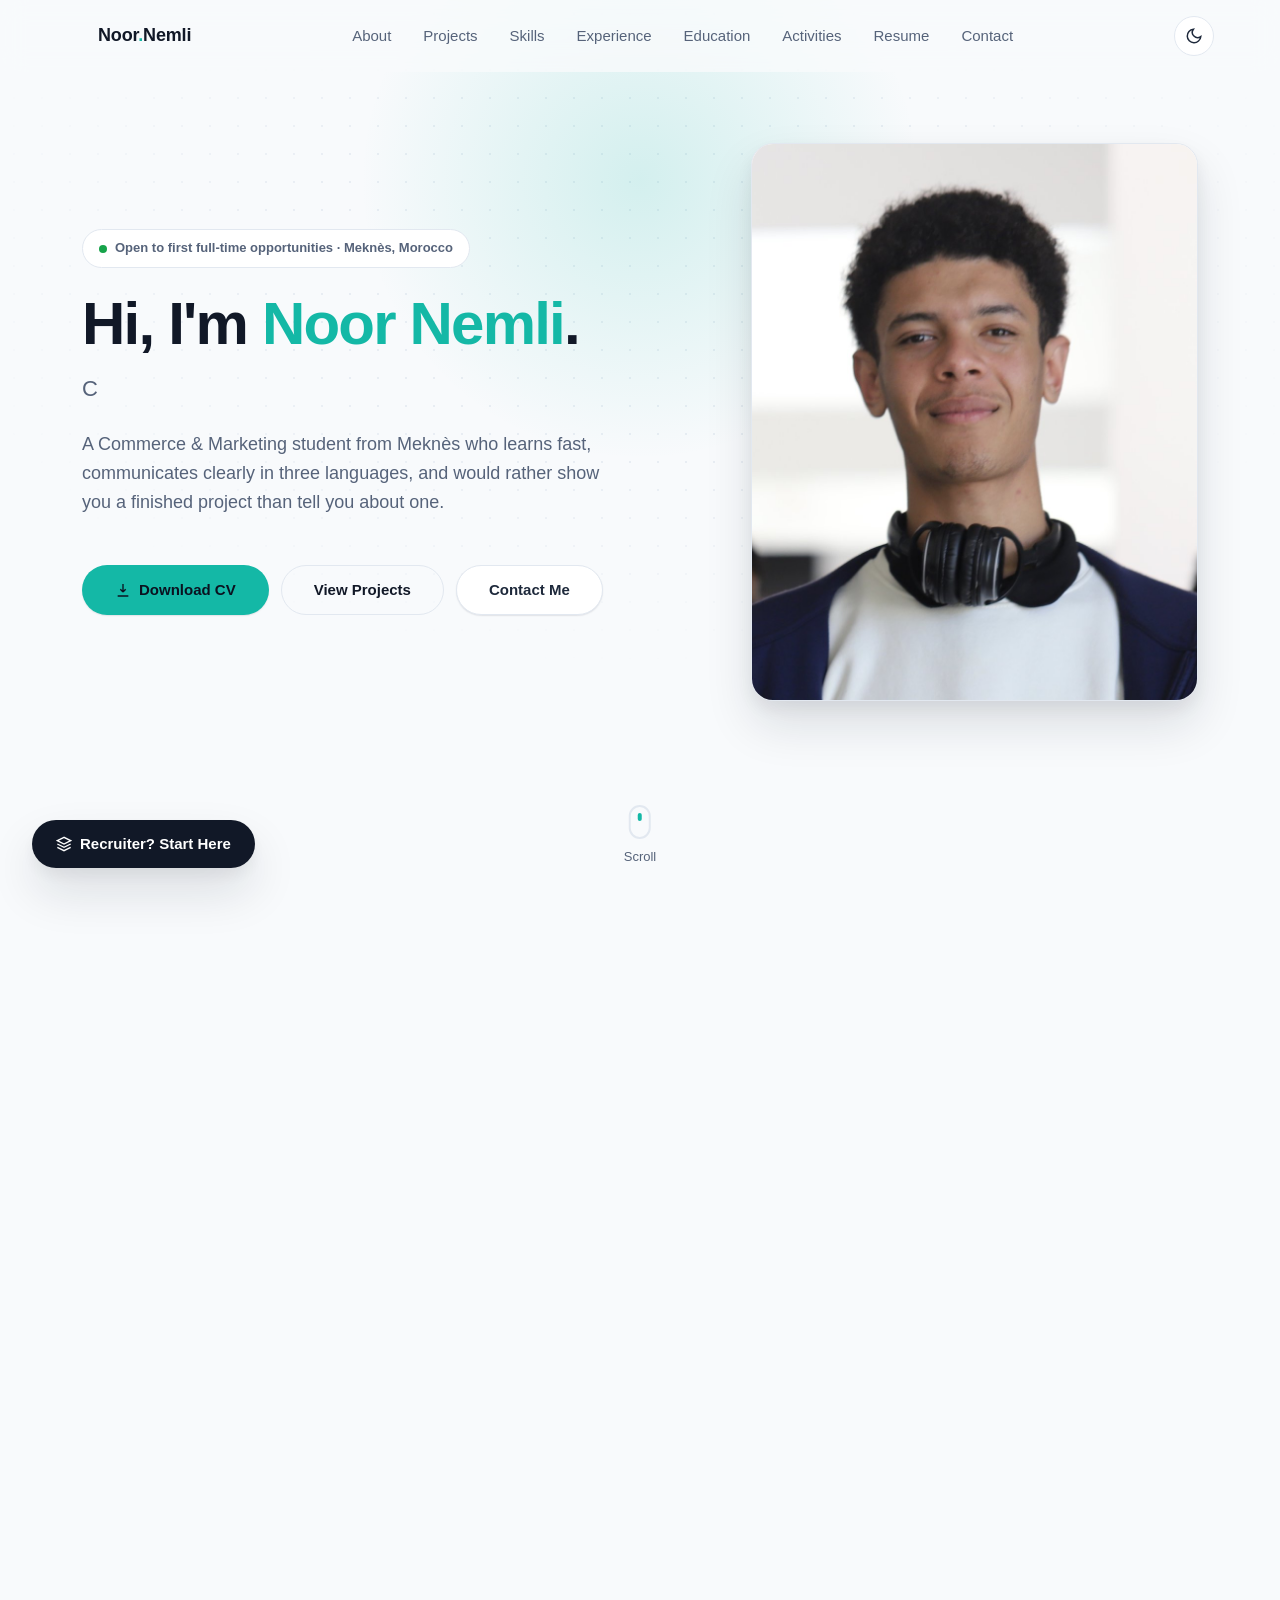
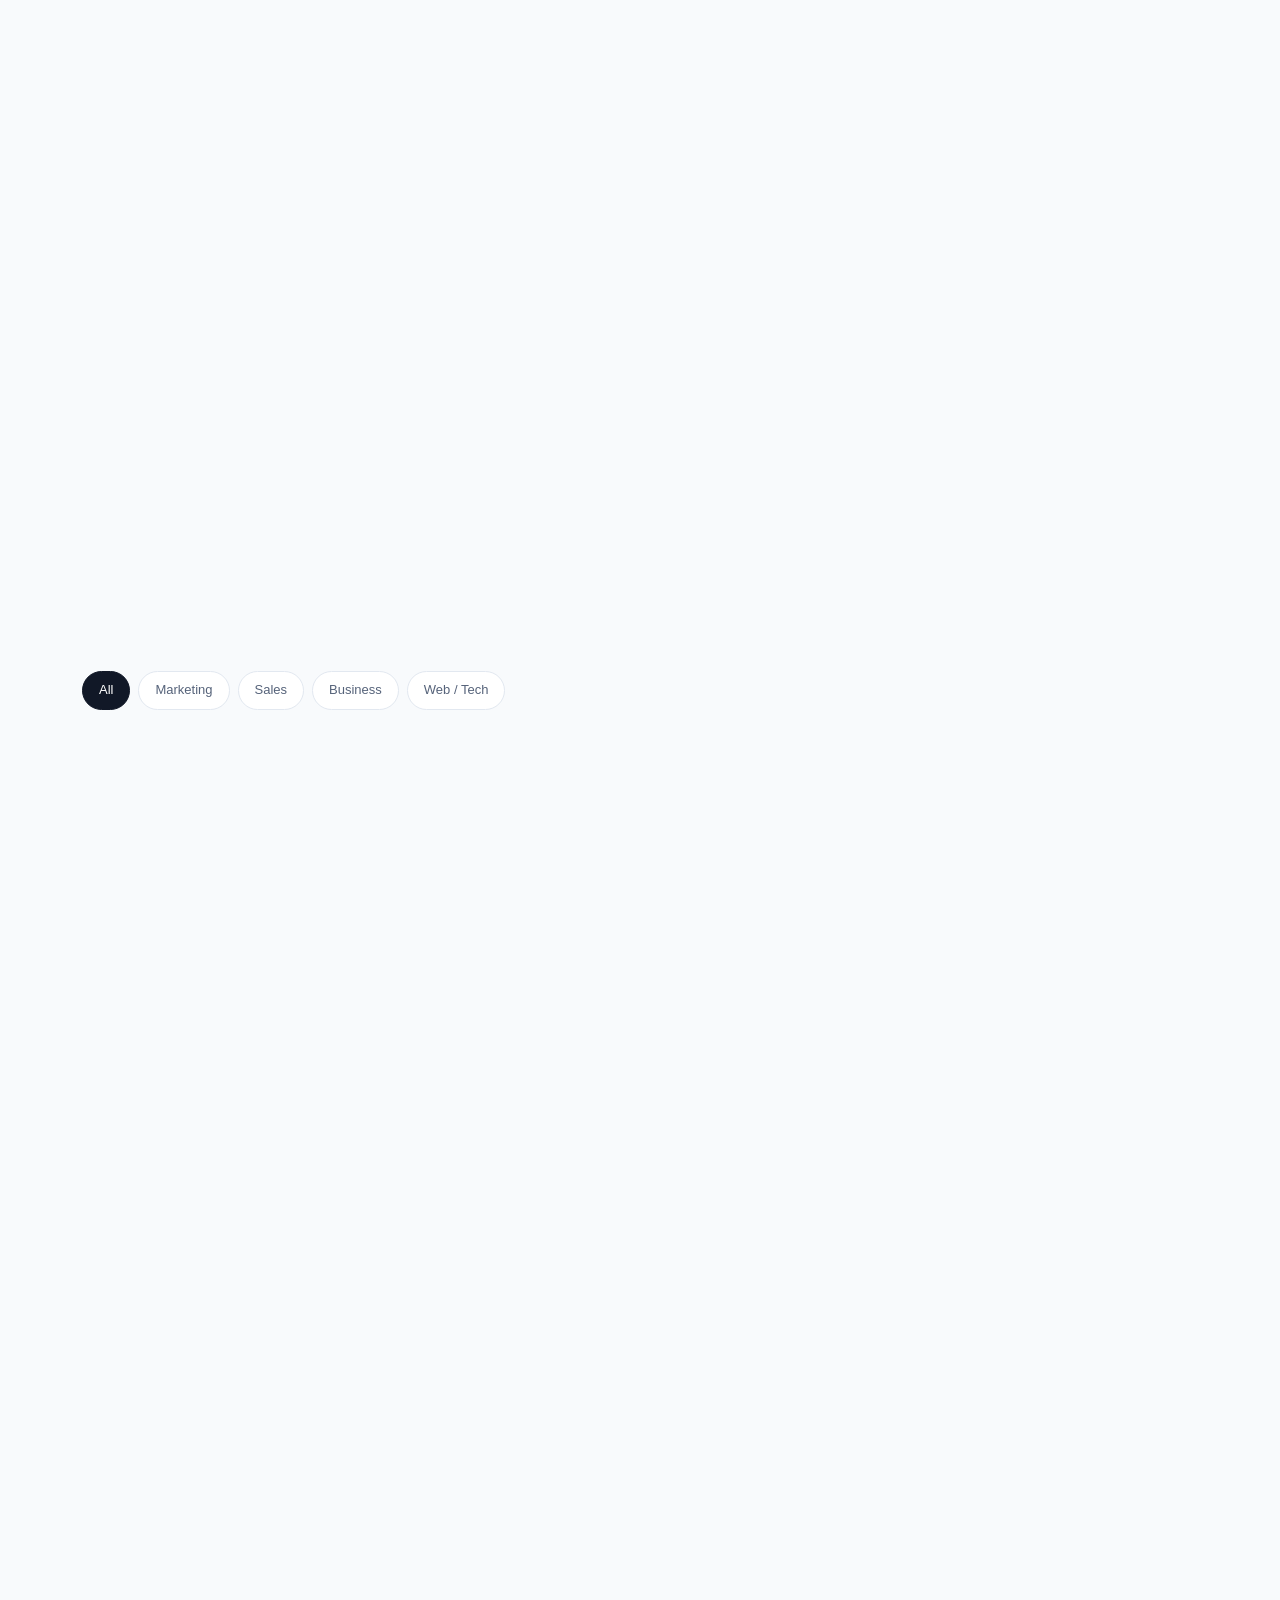
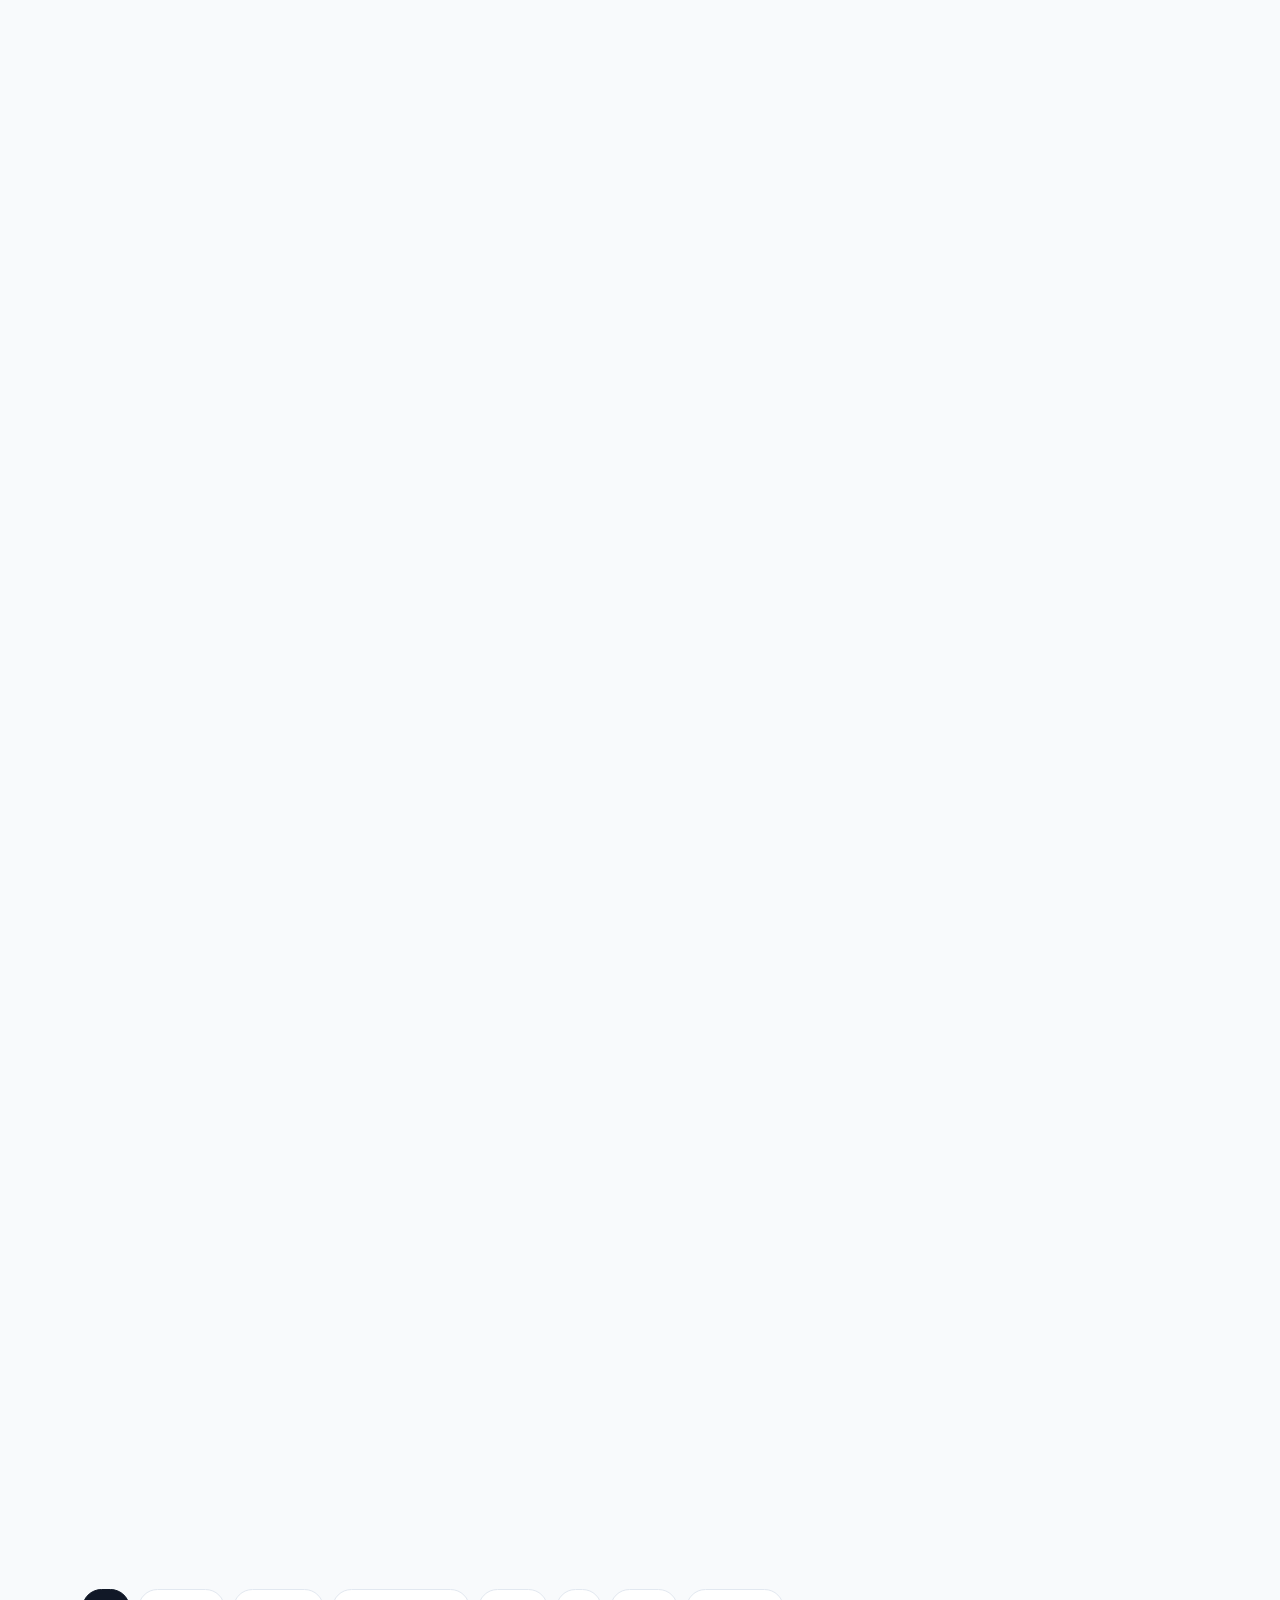
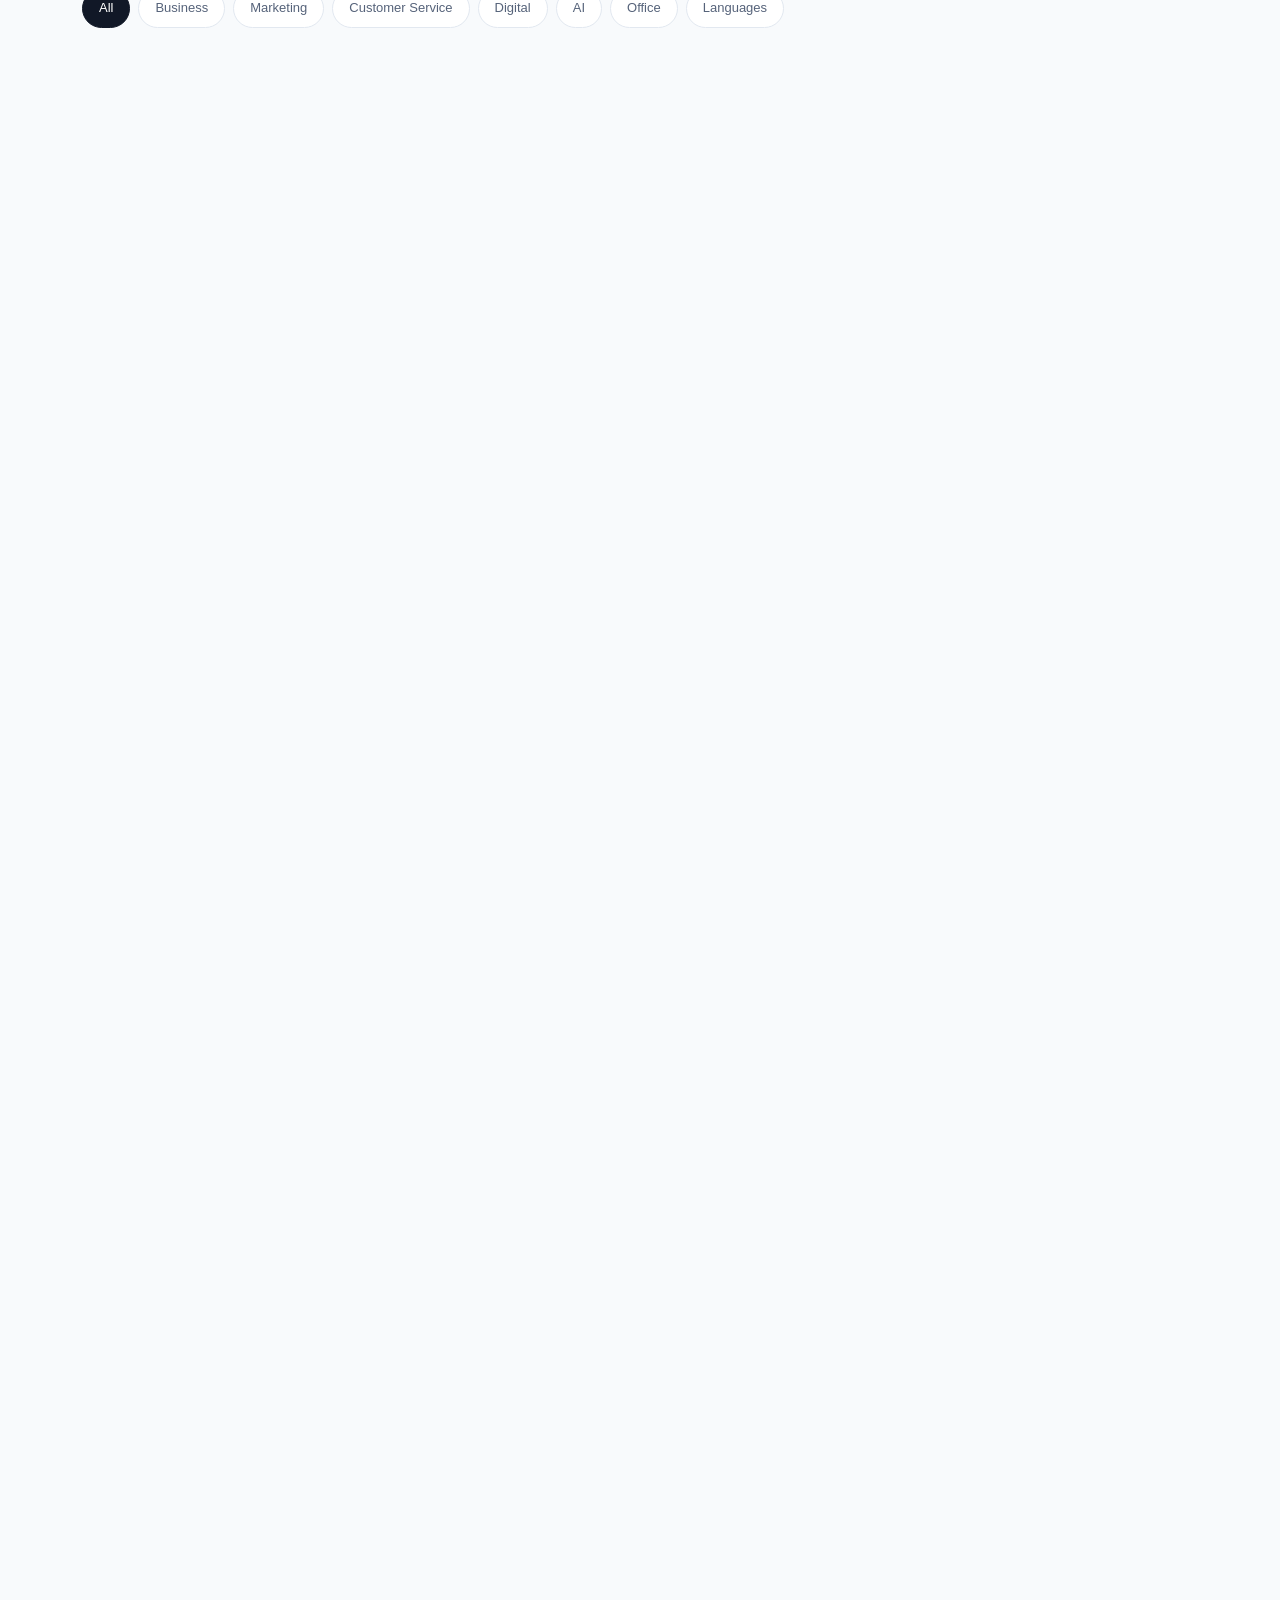
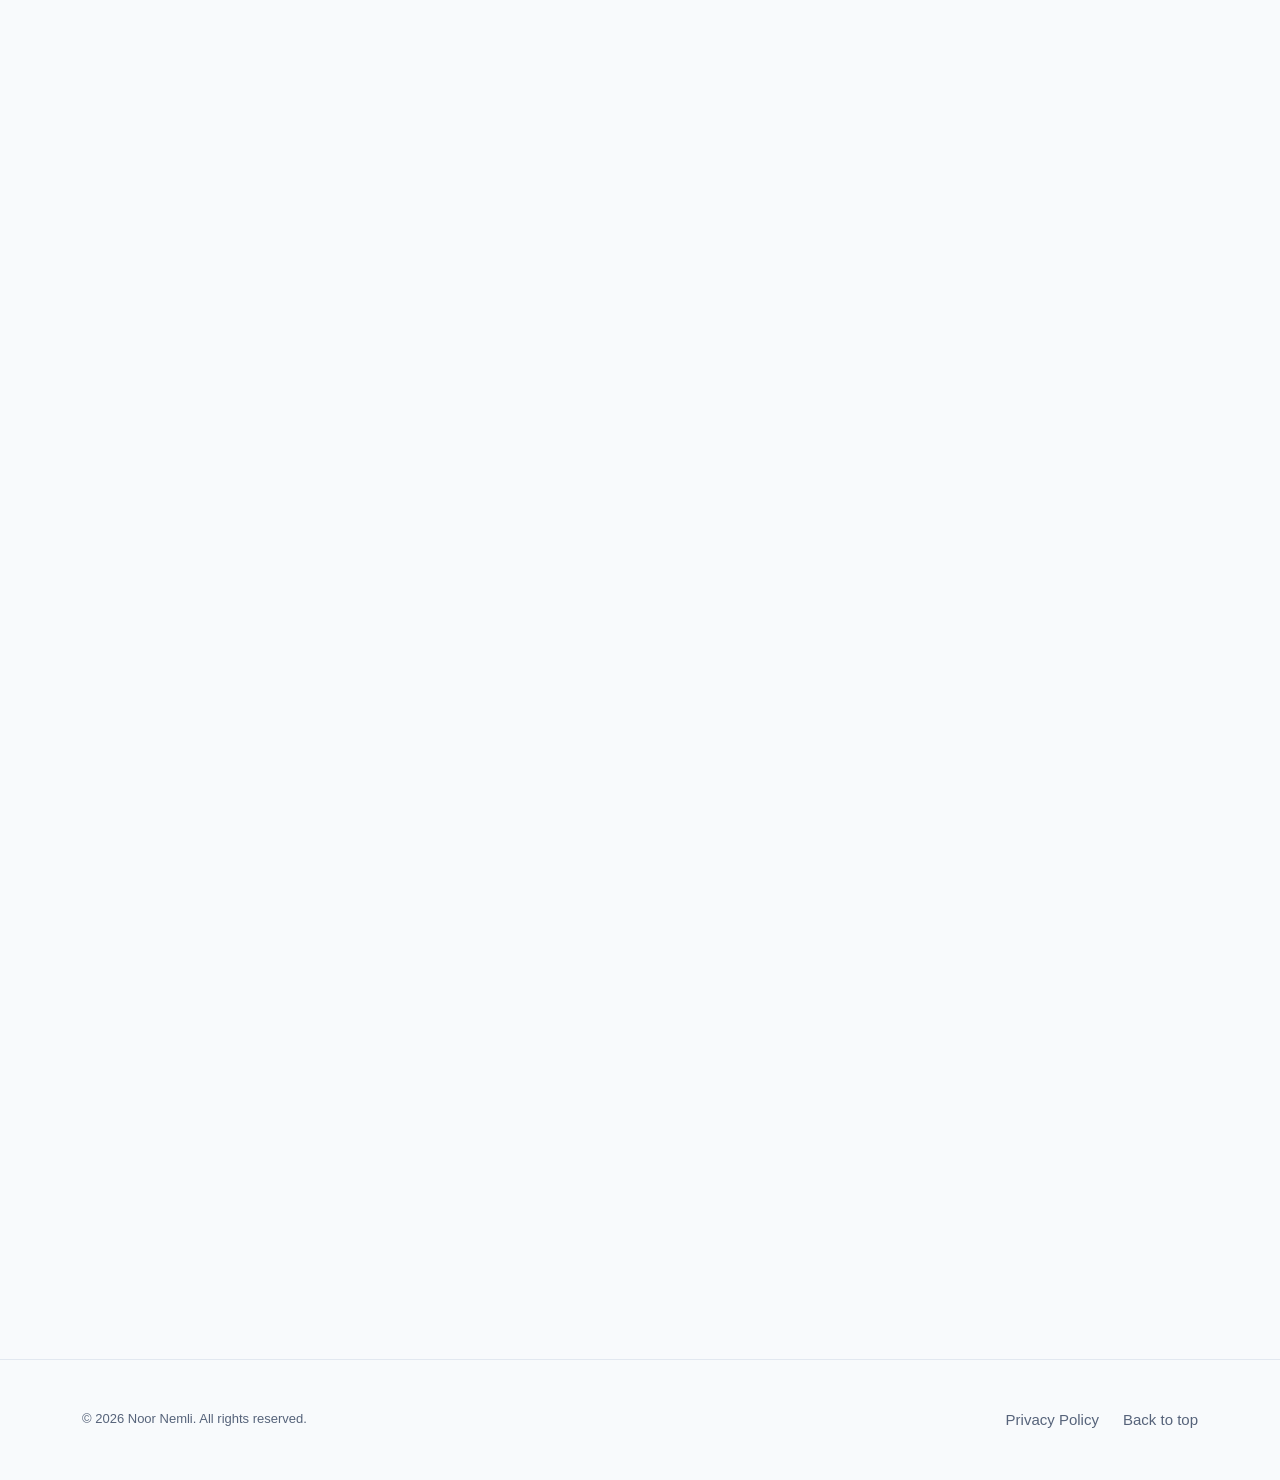
==== index.html @ 776a011b "Initial portfolio commit" ====
<!DOCTYPE html>
<html lang="en">
<head>
  <meta charset="UTF-8" />
  <meta name="viewport" content="width=device-width, initial-scale=1.0" />

  <!-- ============================================================
       SEO — primary metadata
       Replace the placeholder URL(s) below with your real domain
       once the site is deployed.
       ============================================================ -->
  <title>Noor Nemli — Commerce, Marketing & Customer Experience</title>
  <meta name="description" content="Noor Nemli is a Commerce & Marketing student at Université Moulay Ismaïl (Meknès) seeking a first role in Customer Experience, Marketing, or Business Development. View projects, skills, and CV." />
  <meta name="robots" content="index, follow" />
  <link rel="canonical" href="https://noornemli.com/" />

  <!-- Open Graph -->
  <meta property="og:type" content="website" />
  <meta property="og:title" content="Noor Nemli — Commerce, Marketing & Customer Experience" />
  <meta property="og:description" content="Commerce & Marketing student seeking a first role in Customer Experience, Marketing, or Business Development. Projects, skills, and CV inside." />
  <meta property="og:url" content="https://noornemli.com/" />
  <meta property="og:image" content="assets/images/og-cover.jpg" />
  <meta property="og:image:width" content="1200" />
  <meta property="og:image:height" content="630" />
  <meta property="og:locale" content="en_US" />

  <!-- Twitter card -->
  <meta name="twitter:card" content="summary_large_image" />
  <meta name="twitter:title" content="Noor Nemli — Commerce, Marketing & Customer Experience" />
  <meta name="twitter:description" content="Commerce & Marketing student seeking a first role in Customer Experience, Marketing, or Business Development." />
  <meta name="twitter:image" content="assets/images/og-cover.jpg" />

  <!-- Favicon (replace assets/icons/favicon.svg with your own mark) -->
  <link rel="icon" type="image/svg+xml" href="assets/icons/favicon.svg" />
  <link rel="apple-touch-icon" href="assets/icons/apple-touch-icon.png" /> <!-- Add a 180x180 PNG here -->
  <link rel="manifest" href="manifest.json" />
  <meta name="theme-color" content="#111827" />

  <!-- ============================================================
       PERFORMANCE — font loading
       Preconnect + preload the one web font used site-wide (Inter).
       A full system-font fallback stack is defined in variables.css
       so text still renders instantly and correctly if this fails.
       ============================================================ -->
  <link rel="preconnect" href="https://fonts.googleapis.com" />
  <link rel="preconnect" href="https://fonts.gstatic.com" crossorigin />
  <link rel="stylesheet" href="https://fonts.googleapis.com/css2?family=Inter:wght@400;500;600;700&display=swap" />

  <!-- Stylesheets -->
  <link rel="stylesheet" href="css/variables.css" />
  <link rel="stylesheet" href="css/main.css" />
  <link rel="stylesheet" href="css/animations.css" />
  <link rel="stylesheet" href="css/responsive.css" />

  <!-- ============================================================
       SECURITY
       - This meta CSP is a baseline. Meta-tag CSP cannot set every
         directive (e.g. frame-ancestors, report-uri) — for full
         protection, send an equivalent Content-Security-Policy HTTP
         header from your actual hosting/server config.
       - No inline <script> or <style> is used anywhere on this site,
         which is what makes a strict CSP like this possible.
       ============================================================ -->
  <meta http-equiv="Content-Security-Policy" content="default-src 'self'; img-src 'self' data:; style-src 'self' https://fonts.googleapis.com; font-src 'self' https://fonts.gstatic.com; script-src 'self'; frame-src 'self'; base-uri 'self'; form-action 'self' mailto:;" />
  <meta http-equiv="X-Content-Type-Options" content="nosniff" />
  <meta name="referrer" content="strict-origin-when-cross-origin" />

  <!-- Theme must load un-deferred, this early, so dark/light mode is
       applied before first paint (no flash of the wrong theme). -->
  <script src="js/theme.js"></script>

  <!-- ============================================================
       SEO — structured data (Schema.org Person)
       Fill in sameAs with your real LinkedIn/GitHub URLs.
       ============================================================ -->
  <script type="application/ld+json">
  {
    "@context": "https://schema.org",
    "@type": "Person",
    "name": "Noor Nemli",
    "jobTitle": "Commerce & Marketing Student",
    "description": "Commerce & Marketing student seeking a first professional role in Customer Experience, Marketing, or Business Development.",
    "url": "https://noornemli.com/",
    "address": {
      "@type": "PostalAddress",
      "addressLocality": "Meknès",
      "addressCountry": "MA"
    },
    "alumniOf": {
      "@type": "CollegeOrUniversity",
      "name": "Université Moulay Ismaïl"
    },
    "knowsLanguage": ["ar", "en", "fr"],
    "sameAs": [
      "https://www.linkedin.com/in/nour-nemli",
      "https://github.com/Polobyhhh"
    ]
  }
  </script>
</head>
<body>
  <!-- Skip link: first focusable element, only visible on focus -->
  <a class="skip-link" href="#main">Skip to content</a>

  <!-- ================================================================
       HEADER / NAVIGATION
       ================================================================ -->
  <header class="site-header">
    <div class="container nav-wrap">
      <a href="#home" class="logo">Noor<span>.</span>Nemli</a>

      <nav class="nav-links" id="nav-links" aria-label="Primary">
        <a href="#about">About</a>
        <a href="#projects">Projects</a>
        <a href="#skills">Skills</a>
        <a href="#experience">Experience</a>
        <a href="#education">Education</a>
        <a href="#activities">Activities</a>
        <a href="#resume">Resume</a>
        <a href="#contact">Contact</a>
      </nav>

      <div class="nav-actions">
        <button class="theme-toggle" type="button" aria-label="Switch to dark mode">
          <svg class="icon-moon" viewBox="0 0 24 24" fill="none" stroke="currentColor" stroke-width="2" aria-hidden="true"><path d="M21 12.79A9 9 0 1 1 11.21 3 7 7 0 0 0 21 12.79Z"/></svg>
          <svg class="icon-sun" viewBox="0 0 24 24" fill="none" stroke="currentColor" stroke-width="2" aria-hidden="true"><circle cx="12" cy="12" r="4"/><path d="M12 2v2M12 20v2M4.93 4.93l1.41 1.41M17.66 17.66l1.41 1.41M2 12h2M20 12h2M6.34 17.66l-1.41 1.41M19.07 4.93l-1.41 1.41"/></svg>
        </button>
        <button class="menu-toggle" type="button" aria-label="Open menu" aria-expanded="false" aria-controls="nav-links">
          <svg viewBox="0 0 24 24" fill="none" stroke="currentColor" stroke-width="2" aria-hidden="true"><path d="M4 6h16M4 12h16M4 18h16"/></svg>
        </button>
      </div>
    </div>
  </header>

  <main id="main">

    <!-- ================================================================
         HOME / HERO
         ================================================================ -->
    <section id="home" class="hero" aria-label="Introduction">
      <div class="hero__glow" aria-hidden="true"></div>
      <div class="container hero__inner">
        <div>
          <span class="hero__eyebrow"><span class="dot" aria-hidden="true"></span> Open to first full-time opportunities · Meknès, Morocco</span>

          <h1 class="hero__title">
            Hi, I'm <span class="accent">Noor Nemli</span>.
          </h1>

          <p class="hero__role">
            <span data-typing-target='["Customer Experience", "Marketing", "Business Development"]'>Customer Experience</span>
          </p>

          <p class="hero__summary">
            A Commerce &amp; Marketing student from Meknès who learns fast, communicates clearly in three languages, and would rather show you a finished project than tell you about one.
          </p>

          <div class="hero__actions">
            <a class="btn btn-primary" href="assets/resume/Noor_Nemli_CV_General.pdf" download>
              <svg width="16" height="16" viewBox="0 0 24 24" fill="none" stroke="currentColor" stroke-width="2" aria-hidden="true"><path d="M12 3v12m0 0 4-4m-4 4-4-4M4 21h16"/></svg>
              Download CV
            </a>
            <a class="btn btn-secondary" href="#projects">View Projects</a>
            <a class="btn btn-ghost" href="#contact">Contact Me</a>
          </div>
        </div>

        <div class="hero__portrait">
          <img src="assets/images/profile.jpg" alt="Portrait of Noor Nemli" />
        </div>
      </div>

      <a href="#about" class="scroll-indicator" aria-label="Scroll to About section">
        <span class="wheel" aria-hidden="true"></span>
        Scroll
      </a>
    </section>

    <!-- ================================================================
         ABOUT
         ================================================================ -->
    <section id="about" aria-labelledby="about-title">
      <div class="container">
        <div class="section-head" data-reveal>
          <span class="section-eyebrow">About</span>
          <h2 class="section-title" id="about-title">Who I am and what I'm looking for</h2>
        </div>

        <div class="about__grid">
          <div class="about__bio" data-reveal data-reveal-group="about">
            <p>
              I'm a Commerce &amp; Marketing student at Université Moulay Ismaïl in Meknès, currently preparing to
              enter the job market. My coursework spans consumer behaviour, relationship marketing &amp; CRM,
              digital marketing, and entrepreneurship — and I like turning that theory into something concrete,
              whether that's an interactive study tool or a full business model canvas.
            </p>
            <p>
              I'm looking for a first full-time role — ideally in Customer Experience, Marketing, Business
              Development, or Administration — where I can put structured training to immediate use and build
              real professional habits from day one. I'm equally comfortable in French (strong written, developing
              spoken fluency) and English (fluent, spoken and written), and I bring the same discipline from five
              years on a basketball court to how I approach deadlines and teamwork.
            </p>
            <p>
              <!-- Replace/extend this paragraph as your story develops -->
              What I bring without years of experience: curiosity, follow-through, and a genuine comfort with
              digital and AI tools that most first-time candidates haven't yet developed.
            </p>
          </div>

          <div class="value-list" data-reveal data-reveal-group="about">
            <div class="value-card">
              <h3>Customer-first mindset</h3>
              <p>I default to understanding the person on the other side of the conversation before proposing a solution.</p>
            </div>
            <div class="value-card">
              <h3>Fast, structured learner</h3>
              <p>I pick up new tools and processes quickly, and I document what I learn so it compounds.</p>
            </div>
            <div class="value-card">
              <h3>Bilingual communicator</h3>
              <p>Fluent in English (oral &amp; written); strong written French with spoken French actively improving.</p>
            </div>
          </div>
        </div>

        <div class="stat-row" data-reveal>
          <div class="stat-card">
            <div class="num"><span data-counter data-target="3">0</span></div>
            <div class="label">Languages spoken</div>
          </div>
          <div class="stat-card">
            <div class="num"><span data-counter data-target="7">0</span></div>
            <div class="label">Projects showcased</div>
          </div>
          <div class="stat-card">
            <div class="num"><span data-counter data-target="2">0</span></div>
            <div class="label">Active communities</div>
          </div>
        </div>
      </div>
    </section>

    <!-- ================================================================
         PROJECTS
         ================================================================ -->
    <section id="projects" aria-labelledby="projects-title">
      <div class="container">
        <div class="section-head" data-reveal>
          <span class="section-eyebrow">Projects</span>
          <h2 class="section-title" id="projects-title">Things I've actually built</h2>
          <p class="section-lede">Real coursework and personal projects — no filler, no invented internships.</p>
        </div>

        <div class="skills-filter" data-filter-group="#projects-grid" role="group" aria-label="Filter projects by category">
          <button class="chip is-active" data-filter="all" aria-pressed="true">All</button>
          <button class="chip" data-filter="Marketing" aria-pressed="false">Marketing</button>
          <button class="chip" data-filter="Sales" aria-pressed="false">Sales</button>
          <button class="chip" data-filter="Business" aria-pressed="false">Business</button>
          <button class="chip" data-filter="Web/Tech" aria-pressed="false">Web / Tech</button>
        </div>

        <div class="projects-grid" id="projects-grid">

          <!-- Reserved: the Interactive Consumer Behaviour Study Tool project is being
               reorganized — add it back here once it's ready. -->

          <article class="project-card" data-category="Marketing" data-reveal data-reveal-group="projects">
            <div class="project-card__media gallery count-2">
              <img src="assets/images/projects/luxury-marketing-title.jpg" alt="Title slide of the Marketing de Luxe presentation" />
              <img src="assets/images/projects/luxury-marketing-goals.jpg" alt="Presentation goals slide: understanding luxury, exclusivity and rarity mechanisms" />
            </div>
            <div class="project-card__body">
              <span class="project-card__tag">Marketing · Marketing de base (S4)</span>
              <h3 class="project-card__title">Marketing de Luxe</h3>
              <p class="project-card__desc">
                A team presentation on luxury brand marketing. I introduced the topic — defining what luxury
                actually means and what gives it value — before the team covered exclusivity and rarity
                mechanisms in the sector.
              </p>
              <ul class="tag-list">
                <li>Canva</li><li>Team project</li><li>Brand positioning</li>
              </ul>
              <div class="project-card__links">
                <a href="https://canva.link/34qt8pxzpgg725o" target="_blank" rel="noopener noreferrer">
                  <svg viewBox="0 0 24 24" fill="none" stroke="currentColor" stroke-width="2"><path d="M18 13v6a2 2 0 0 1-2 2H5a2 2 0 0 1-2-2V8a2 2 0 0 1 2-2h6"/><path d="M15 3h6v6"/><path d="M10 14 21 3"/></svg> View full presentation
                </a>
              </div>
            </div>
          </article>

          <article class="project-card" data-category="Marketing" data-reveal data-reveal-group="projects">
            <div class="project-card__media gallery count-3">
              <img src="assets/images/projects/nike-you-cant-stop-us.jpg" alt="Nike You Can't Stop Us campaign slide" />
              <img src="assets/images/projects/nike-just-do-it.jpg" alt="History of the Just Do It slogan slide" />
              <img src="assets/images/projects/nike-message.jpg" alt="Nike brand message slide: empowerment, inclusion, dépassement" />
            </div>
            <div class="project-card__body">
              <span class="project-card__tag">Marketing · Marketing opérationnel (S5)</span>
              <h3 class="project-card__title">La Communication dans les Techniques de Vente — Nike Case Study</h3>
              <p class="project-card__desc">
                A 6-person team case study on Nike's brand communication. I presented the "You Can't Stop Us"
                campaign, the consistency of Nike's overall communication, and the controversies and limits
                of its messaging.
              </p>
              <ul class="tag-list">
                <li>Canva</li><li>Team of 6</li><li>Brand communication</li>
              </ul>
              <div class="project-card__links">
                <a href="https://canva.link/n8dazugyiyvr6ou" target="_blank" rel="noopener noreferrer">
                  <svg viewBox="0 0 24 24" fill="none" stroke="currentColor" stroke-width="2"><path d="M18 13v6a2 2 0 0 1-2 2H5a2 2 0 0 1-2-2V8a2 2 0 0 1 2-2h6"/><path d="M15 3h6v6"/><path d="M10 14 21 3"/></svg> View full presentation
                </a>
              </div>
            </div>
          </article>

          <article class="project-card" data-category="Sales" data-reveal data-reveal-group="projects">
            <div class="project-card__media">
              <img src="assets/images/projects/sales-engineering-title.jpg" alt="Title slide of L'Ingénierie de la Vente presentation" />
            </div>
            <div class="project-card__body">
              <span class="project-card__tag">Sales · Techniques de vente (S6)</span>
              <h3 class="project-card__title">L'Ingénierie de la Vente</h3>
              <p class="project-card__desc">
                My first individual project, done solo end-to-end: a breakdown of the three pillars that condition
                commercial success — Prospection, Préparation, and Prise de Contact — applied to an e-commerce
                case study selling handmade products online.
              </p>
              <ul class="tag-list">
                <li>Individual project</li><li>Sales funnel logic</li><li>Client profiling</li>
              </ul>
              <div class="project-card__links">
                <a href="https://canva.link/0s3cw3nte054vrl" target="_blank" rel="noopener noreferrer">
                  <svg viewBox="0 0 24 24" fill="none" stroke="currentColor" stroke-width="2"><path d="M18 13v6a2 2 0 0 1-2 2H5a2 2 0 0 1-2-2V8a2 2 0 0 1 2-2h6"/><path d="M15 3h6v6"/><path d="M10 14 21 3"/></svg> View full presentation
                </a>
                <a href="assets/documents/Sales_Engineering_Blueprint.pdf" download>
                  <svg viewBox="0 0 24 24" fill="none" stroke="currentColor" stroke-width="2"><path d="M12 3v12m0 0 4-4m-4 4-4-4M4 21h16"/></svg> Download PDF
                </a>
              </div>
            </div>
          </article>

          <article class="project-card" data-category="Sales" data-reveal data-reveal-group="projects">
            <div class="project-card__media">
              <img src="assets/images/projects/closing-title.jpg" alt="Title slide of Conclusion de vente, prise de congé et suivi presentation" />
            </div>
            <div class="project-card__body">
              <span class="project-card__tag">Sales · Techniques de vente (S6)</span>
              <h3 class="project-card__title">Conclusion de Vente, Prise de Congé et Suivi</h3>
              <p class="project-card__desc">
                A team project (Closing Crew) covering how a sale actually ends: closing the deal, taking leave of
                the client, and following up afterward. My part was <strong>la prise de congé</strong> — how to
                end the interaction on the right note.
              </p>
              <ul class="tag-list">
                <li>Canva</li><li>Team project</li><li>Client follow-up</li>
              </ul>
              <div class="project-card__links">
                <a href="https://canva.link/wutk6s4rlf7bker" target="_blank" rel="noopener noreferrer">
                  <svg viewBox="0 0 24 24" fill="none" stroke="currentColor" stroke-width="2"><path d="M18 13v6a2 2 0 0 1-2 2H5a2 2 0 0 1-2-2V8a2 2 0 0 1 2-2h6"/><path d="M15 3h6v6"/><path d="M10 14 21 3"/></svg> View full presentation
                </a>
              </div>
            </div>
          </article>

          <article class="project-card" data-category="Business" data-reveal data-reveal-group="projects">
            <div class="project-card__media">
              <svg viewBox="0 0 24 24" fill="none" stroke="currentColor" stroke-width="1.5" aria-hidden="true"><path d="M3 3v18h18"/><path d="m19 9-5 5-4-4-3 3"/></svg>
            </div>
            <div class="project-card__body">
              <span class="project-card__tag">Business · Entrepreneurship</span>
              <h3 class="project-card__title">Business Model Canvas — Artisan Marketplace Concept</h3>
              <p class="project-card__desc">
                An entrepreneurship project applying the Business Model Canvas to a concept for a digital platform
                connecting Moroccan pottery artisans directly with buyers.
              </p>
              <ul class="tag-list">
                <li>Business Model Canvas</li><li>Market research</li><li>Value proposition design</li>
              </ul>
              <div class="project-card__links">
                <a href="#"><svg viewBox="0 0 24 24" fill="none" stroke="currentColor" stroke-width="2"><path d="M12 3v12m0 0 4-4m-4 4-4-4M4 21h16"/></svg> Download (placeholder)</a>
              </div>
            </div>
          </article>

          <article class="project-card" data-category="Marketing" data-reveal data-reveal-group="projects">
            <div class="project-card__media">
              <svg viewBox="0 0 24 24" fill="none" stroke="currentColor" stroke-width="1.5" aria-hidden="true"><path d="M3 3v18h18"/><rect x="7" y="12" width="3" height="6"/><rect x="12" y="8" width="3" height="10"/><rect x="17" y="5" width="3" height="13"/></svg>
            </div>
            <div class="project-card__body">
              <span class="project-card__tag">Marketing · Case Analysis</span>
              <h3 class="project-card__title">Digital Marketing Case Simulations</h3>
              <p class="project-card__desc">
                Two exam case simulations for fictional Moroccan brands, practicing CPA, ROI, and budget
                reallocation decisions anchored in the case data rather than generic theory.
              </p>
              <ul class="tag-list">
                <li>CPA / ROI</li><li>Budget modeling</li><li>Case analysis</li>
              </ul>
              <div class="project-card__links">
                <a href="#"><svg viewBox="0 0 24 24" fill="none" stroke="currentColor" stroke-width="2"><path d="M12 3v12m0 0 4-4m-4 4-4-4M4 21h16"/></svg> Download (placeholder)</a>
              </div>
            </div>
          </article>

          <article class="project-card" data-category="Web/Tech" data-reveal data-reveal-group="projects">
            <div class="project-card__media">
              <svg viewBox="0 0 24 24" fill="none" stroke="currentColor" stroke-width="1.5" aria-hidden="true"><path d="m18 16 4-4-4-4M6 8l-4 4 4 4M14.5 4l-5 16"/></svg>
            </div>
            <div class="project-card__body">
              <span class="project-card__tag">Web / Tech · This Site</span>
              <h3 class="project-card__title">This Portfolio Website</h3>
              <p class="project-card__desc">
                A fast, accessible, single site built to represent my profile across Customer Experience,
                Marketing, Retail, and Administration applications — no page builder, hand-written HTML/CSS/JS.
              </p>
              <ul class="tag-list">
                <li>HTML/CSS/JS</li><li>Accessibility</li><li>SEO fundamentals</li>
              </ul>
              <div class="project-card__links">
                <a href="#"><svg viewBox="0 0 24 24" fill="none" stroke="currentColor" stroke-width="2"><path d="M9 18c-4.51 2-5-2-7-2"/></svg> GitHub (placeholder)</a>
              </div>
            </div>
          </article>

        </div>
      </div>
    </section>

    <!-- ================================================================
         SKILLS
         ================================================================ -->
    <section id="skills" aria-labelledby="skills-title">
      <div class="container">
        <div class="section-head" data-reveal>
          <span class="section-eyebrow">Skills</span>
          <h2 class="section-title" id="skills-title">What I can do</h2>
        </div>

        <div class="skills-filter" data-filter-group="#skills-grid" role="group" aria-label="Filter skills by category">
          <button class="chip is-active" data-filter="all" aria-pressed="true">All</button>
          <button class="chip" data-filter="Business" aria-pressed="false">Business</button>
          <button class="chip" data-filter="Marketing" aria-pressed="false">Marketing</button>
          <button class="chip" data-filter="Customer Service" aria-pressed="false">Customer Service</button>
          <button class="chip" data-filter="Digital" aria-pressed="false">Digital</button>
          <button class="chip" data-filter="AI" aria-pressed="false">AI</button>
          <button class="chip" data-filter="Office" aria-pressed="false">Office</button>
          <button class="chip" data-filter="Languages" aria-pressed="false">Languages</button>
        </div>

        <div class="skills-grid" id="skills-grid">

          <div class="skill-card" data-category="Business" data-reveal data-reveal-group="skills">
            <div class="icon"><svg viewBox="0 0 24 24" fill="none" stroke="currentColor" stroke-width="2"><path d="M3 3v18h18"/><path d="m19 9-5 5-4-4-3 3"/></svg></div>
            <h3>Business Modeling</h3>
            <p>Business Model Canvas, value proposition design, market segmentation.</p>
          </div>
          <div class="skill-card" data-category="Business" data-reveal data-reveal-group="skills">
            <div class="icon"><svg viewBox="0 0 24 24" fill="none" stroke="currentColor" stroke-width="2"><circle cx="12" cy="12" r="9"/><path d="M12 7v5l3 3"/></svg></div>
            <h3>CRM &amp; Relationship Marketing</h3>
            <p>Customer lifetime value, loyalty mechanics, and the shift from transactional to relational marketing.</p>
          </div>

          <div class="skill-card" data-category="Marketing" data-reveal data-reveal-group="skills">
            <div class="icon"><svg viewBox="0 0 24 24" fill="none" stroke="currentColor" stroke-width="2"><path d="M3 3v18h18"/><rect x="7" y="12" width="3" height="6"/><rect x="12" y="8" width="3" height="10"/><rect x="17" y="5" width="3" height="13"/></svg></div>
            <h3>Digital Marketing Fundamentals</h3>
            <p>Campaign structure, CPA/ROI calculation, and budget reallocation logic.</p>
          </div>
          <div class="skill-card" data-category="Marketing" data-reveal data-reveal-group="skills">
            <div class="icon"><svg viewBox="0 0 24 24" fill="none" stroke="currentColor" stroke-width="2"><path d="M4 19V5a2 2 0 0 1 2-2h9l5 5v11a2 2 0 0 1-2 2H6a2 2 0 0 1-2-2Z"/><path d="M14 3v5h5"/></svg></div>
            <h3>Case Analysis</h3>
            <p>Turning case data into grounded recommendations instead of generic theory.</p>
          </div>

          <div class="skill-card" data-category="Customer Service" data-reveal data-reveal-group="skills">
            <div class="icon"><svg viewBox="0 0 24 24" fill="none" stroke="currentColor" stroke-width="2"><path d="M21 15a2 2 0 0 1-2 2H7l-4 4V5a2 2 0 0 1 2-2h14a2 2 0 0 1 2 2z"/></svg></div>
            <h3>Client Communication</h3>
            <p>Clear, professional communication tuned to the person on the other side.</p>
          </div>
          <div class="skill-card" data-category="Customer Service" data-reveal data-reveal-group="skills">
            <div class="icon"><svg viewBox="0 0 24 24" fill="none" stroke="currentColor" stroke-width="2"><path d="M12 22s8-4.5 8-11V5l-8-3-8 3v6c0 6.5 8 11 8 11Z"/></svg></div>
            <h3>Active Listening &amp; Problem-Solving</h3>
            <p>Identifying the real need behind a request before proposing a fix.</p>
          </div>

          <div class="skill-card" data-category="Digital" data-reveal data-reveal-group="skills">
            <div class="icon"><svg viewBox="0 0 24 24" fill="none" stroke="currentColor" stroke-width="2"><rect x="3" y="3" width="7" height="7"/><rect x="14" y="3" width="7" height="7"/><rect x="14" y="14" width="7" height="7"/><rect x="3" y="14" width="7" height="7"/></svg></div>
            <h3>Canva &amp; Visual Design</h3>
            <p>Building clean, on-brand visual assets and presentations.</p>
          </div>
          <div class="skill-card" data-category="Digital" data-reveal data-reveal-group="skills">
            <div class="icon"><svg viewBox="0 0 24 24" fill="none" stroke="currentColor" stroke-width="2"><circle cx="11" cy="11" r="7"/><path d="m20 20-3.5-3.5"/></svg></div>
            <h3>Web Research</h3>
            <p>Fast, structured research to inform decisions and recommendations.</p>
          </div>

          <div class="skill-card" data-category="AI" data-reveal data-reveal-group="skills">
            <div class="icon"><svg viewBox="0 0 24 24" fill="none" stroke="currentColor" stroke-width="2"><path d="M12 2a5 5 0 0 0-5 5v2a5 5 0 0 0 10 0V7a5 5 0 0 0-5-5Z"/><path d="M8 21h8M12 17v4"/></svg></div>
            <h3>AI-Assisted Prompting</h3>
            <p>Structuring prompts for ChatGPT and Claude to speed up research, writing, and problem-solving.</p>
          </div>

          <div class="skill-card" data-category="Office" data-reveal data-reveal-group="skills">
            <div class="icon"><svg viewBox="0 0 24 24" fill="none" stroke="currentColor" stroke-width="2"><rect x="3" y="4" width="18" height="16" rx="2"/><path d="M3 9h18"/></svg></div>
            <h3>Microsoft Office</h3>
            <p>Word, Excel, and PowerPoint for documents, basic analysis, and presentations.</p>
          </div>
          <div class="skill-card" data-category="Office" data-reveal data-reveal-group="skills">
            <div class="icon"><svg viewBox="0 0 24 24" fill="none" stroke="currentColor" stroke-width="2"><path d="M22 12A10 10 0 1 1 12 2a8 8 0 0 1 8 8h-8"/></svg></div>
            <h3>Google Workspace</h3>
            <p>Docs, Sheets, and Slides for day-to-day collaborative work.</p>
          </div>

          <div class="skill-card" data-category="Languages" data-reveal data-reveal-group="skills">
            <div class="icon"><svg viewBox="0 0 24 24" fill="none" stroke="currentColor" stroke-width="2"><path d="m5 8 6 6M4 14l6-6 2-3M2 5h12M7 2h1M22 22l-5-10-5 10M14 18h6"/></svg></div>
            <h3>Arabic</h3>
            <p>Native language.</p>
          </div>
          <div class="skill-card" data-category="Languages" data-reveal data-reveal-group="skills">
            <div class="icon"><svg viewBox="0 0 24 24" fill="none" stroke="currentColor" stroke-width="2"><path d="m5 8 6 6M4 14l6-6 2-3M2 5h12M7 2h1M22 22l-5-10-5 10M14 18h6"/></svg></div>
            <h3>English</h3>
            <p>Fluent — oral and written.</p>
          </div>
          <div class="skill-card" data-category="Languages" data-reveal data-reveal-group="skills">
            <div class="icon"><svg viewBox="0 0 24 24" fill="none" stroke="currentColor" stroke-width="2"><path d="m5 8 6 6M4 14l6-6 2-3M2 5h12M7 2h1M22 22l-5-10-5 10M14 18h6"/></svg></div>
            <h3>French</h3>
            <p>Fluent written; intermediate oral, actively improving.</p>
          </div>

        </div>
      </div>
    </section>

    <!-- ================================================================
         EXPERIENCE
         ================================================================ -->
    <section id="experience" aria-labelledby="experience-title">
      <div class="container two-col">
        <div>
          <div class="section-head" data-reveal>
            <span class="section-eyebrow">Experience</span>
            <h2 class="section-title" id="experience-title">Where I've put this into practice</h2>
            <p class="section-lede">University projects, workshops, and extracurricular activities so far — my first professional role will anchor this timeline next.</p>
          </div>
        </div>

        <ol class="timeline" data-reveal>
          <li class="timeline-item">
            <div class="timeline-item__period">Ongoing</div>
            <h3 class="timeline-item__title">Active Member — English Club</h3>
            <div class="timeline-item__org">Université Moulay Ismaïl</div>
            <p class="timeline-item__desc">Regular practice of professional spoken English through debates, presentations, and role-play scenarios.</p>
          </li>
          <li class="timeline-item">
            <div class="timeline-item__period">Ongoing</div>
            <h3 class="timeline-item__title">Member — Basketball Club</h3>
            <div class="timeline-item__org">University team</div>
            <p class="timeline-item__desc">Team discipline, communication under pressure, and consistency — skills that carry directly into a professional environment.</p>
          </li>
          <li class="timeline-item">
            <div class="timeline-item__period">Completed</div>
            <h3 class="timeline-item__title">Photography Workshop</h3>
            <div class="timeline-item__org">University workshop</div>
            <p class="timeline-item__desc">Visual composition and attention to detail — useful groundwork for marketing and content-facing work.</p>
          </li>
          <li class="timeline-item">
            <div class="timeline-item__period">Next</div>
            <h3 class="timeline-item__title"><!-- Replace once you land your first role --> Your first professional role</h3>
            <div class="timeline-item__org">Placeholder — update once confirmed</div>
            <p class="timeline-item__desc">This is where your first internship or job will appear.</p>
          </li>
        </ol>
      </div>
    </section>

    <!-- ================================================================
         EDUCATION
         ================================================================ -->
    <section id="education" aria-labelledby="education-title">
      <div class="container two-col">
        <div>
          <div class="section-head" data-reveal>
            <span class="section-eyebrow">Education</span>
            <h2 class="section-title" id="education-title">Academic background</h2>
          </div>
        </div>

        <ol class="timeline" data-reveal>
          <li class="timeline-item">
            <div class="timeline-item__period">In progress</div>
            <h3 class="timeline-item__title">Licence en Commerce et Marketing</h3>
            <div class="timeline-item__org">Université Moulay Ismaïl, Meknès</div>
            <p class="timeline-item__desc">
              Relevant coursework: Digital Marketing, Consumer Behaviour, Relationship Marketing &amp; CRM,
              Sales Techniques, Entrepreneurship.
            </p>
          </li>
          <li class="timeline-item">
            <div class="timeline-item__period">Placeholder</div>
            <h3 class="timeline-item__title"><!-- Add real academic achievements here (honors, notable grades, competitions) --> Academic achievements</h3>
            <div class="timeline-item__org">Add as they're confirmed</div>
            <p class="timeline-item__desc">Reserved for honors, notable results, or competitions once confirmed.</p>
          </li>
        </ol>
      </div>
    </section>

    <!-- ================================================================
         ACTIVITIES
         ================================================================ -->
    <section id="activities" aria-labelledby="activities-title">
      <div class="container">
        <div class="section-head" data-reveal>
          <span class="section-eyebrow">Activities</span>
          <h2 class="section-title" id="activities-title">Outside the classroom</h2>
        </div>

        <div class="activities-grid" data-reveal>
          <div class="activity-card">
            <div class="icon"><svg viewBox="0 0 24 24" fill="none" stroke="currentColor" stroke-width="2"><circle cx="12" cy="12" r="9"/><path d="M12 3a13 13 0 0 1 0 18M12 3a13 13 0 0 0 0 18M3 12h18"/></svg></div>
            <h3>Basketball</h3>
            <p>University club member — teamwork, discipline, and performing under pressure.</p>
          </div>
          <div class="activity-card">
            <div class="icon"><svg viewBox="0 0 24 24" fill="none" stroke="currentColor" stroke-width="2"><path d="M23 19a2 2 0 0 1-2 2H3a2 2 0 0 1-2-2V8a2 2 0 0 1 2-2h4l2-3h6l2 3h4a2 2 0 0 1 2 2Z"/><circle cx="12" cy="13" r="4"/></svg></div>
            <h3>Photography Workshop</h3>
            <p>University workshop focused on visual composition and framing.</p>
          </div>
          <div class="activity-card">
            <div class="icon"><svg viewBox="0 0 24 24" fill="none" stroke="currentColor" stroke-width="2"><path d="M17 21v-2a4 4 0 0 0-4-4H5a4 4 0 0 0-4 4v2"/><circle cx="9" cy="7" r="4"/><path d="M23 21v-2a4 4 0 0 0-3-3.87M16 3.13a4 4 0 0 1 0 7.75"/></svg></div>
            <h3>Team &amp; Group Coursework</h3>
            <p>Collaborative projects alongside classmates across Commerce &amp; Marketing coursework.</p>
          </div>
          <div class="activity-card">
            <div class="icon"><svg viewBox="0 0 24 24" fill="none" stroke="currentColor" stroke-width="2"><path d="m12 2 3 7h7l-5.5 4.5L18 21l-6-4-6 4 1.5-7.5L2 9h7Z"/></svg></div>
            <h3>Team Coordination</h3>
            <p>On group projects (Marketing de Luxe; Nike Case Study), took the initiative to organize meeting times around everyone's schedules and ran a poll so each teammate presented the section they felt most confident in.</p>
          </div>
          <div class="activity-card is-placeholder">
            <div class="icon"><svg viewBox="0 0 24 24" fill="none" stroke="currentColor" stroke-width="2"><path d="M20.84 4.61a5.5 5.5 0 0 0-7.78 0L12 5.67l-1.06-1.06a5.5 5.5 0 0 0-7.78 7.78L12 21.23l8.84-8.84a5.5 5.5 0 0 0 0-7.78Z"/></svg></div>
            <h3>Volunteer Work</h3>
            <p>Placeholder — add once a volunteer experience is confirmed.</p>
          </div>
        </div>

        <h3 class="section-title" style="font-size: var(--fs-lg); margin-top: var(--space-12); margin-bottom: var(--space-6);" data-reveal>Toolbox</h3>
        <div class="toolbox-grid" data-reveal>
          <div class="tool-card"><svg viewBox="0 0 24 24" fill="none" stroke="currentColor" stroke-width="1.8"><rect x="3" y="4" width="18" height="16" rx="2"/><path d="M3 9h18"/></svg><span>MS Office</span></div>
          <div class="tool-card"><svg viewBox="0 0 24 24" fill="none" stroke="currentColor" stroke-width="1.8"><rect x="3" y="3" width="18" height="18" rx="2"/><path d="M8 12h8M8 8h8M8 16h5"/></svg><span>Excel</span></div>
          <div class="tool-card"><svg viewBox="0 0 24 24" fill="none" stroke="currentColor" stroke-width="1.8"><rect x="3" y="3" width="18" height="18" rx="2"/><path d="m9 8 6 4-6 4Z"/></svg><span>PowerPoint</span></div>
          <div class="tool-card"><svg viewBox="0 0 24 24" fill="none" stroke="currentColor" stroke-width="1.8"><path d="M4 19V5a2 2 0 0 1 2-2h9l5 5v11a2 2 0 0 1-2 2H6a2 2 0 0 1-2-2Z"/><path d="M8 13h8M8 17h5"/></svg><span>Word</span></div>
          <div class="tool-card"><svg viewBox="0 0 24 24" fill="none" stroke="currentColor" stroke-width="1.8"><rect x="3" y="3" width="18" height="18" rx="4"/><circle cx="9" cy="9" r="2"/><path d="m21 15-4-4-9 9"/></svg><span>Canva</span></div>
          <div class="tool-card"><svg viewBox="0 0 24 24" fill="none" stroke="currentColor" stroke-width="1.8"><path d="M12 2a5 5 0 0 0-5 5v2a5 5 0 0 0 10 0V7a5 5 0 0 0-5-5Z"/><path d="M8 21h8M12 17v4"/></svg><span>ChatGPT</span></div>
          <div class="tool-card"><svg viewBox="0 0 24 24" fill="none" stroke="currentColor" stroke-width="1.8"><path d="M12 2 2 7l10 5 10-5-10-5Z"/><path d="M2 17l10 5 10-5M2 12l10 5 10-5"/></svg><span>Claude</span></div>
          <div class="tool-card"><svg viewBox="0 0 24 24" fill="none" stroke="currentColor" stroke-width="1.8"><path d="M9 18c-4.51 2-5-2-7-2m14 4v-3a3 3 0 0 0-1-2c3-.3 6-1.5 6-6a4.6 4.6 0 0 0-1.3-3.2 4.2 4.2 0 0 0-.1-3.2s-1-.3-3.3 1.3a11.5 11.5 0 0 0-6 0C7 .1 6 .4 6 .4a4.2 4.2 0 0 0-.1 3.2A4.6 4.6 0 0 0 4.6 6.8c0 4.5 3 5.7 6 6a3 3 0 0 0-1 2.3V19"/></svg><span>GitHub</span></div>
          <div class="tool-card"><svg viewBox="0 0 24 24" fill="none" stroke="currentColor" stroke-width="1.8"><rect x="3" y="3" width="18" height="18" rx="2"/><path d="m9 9 3 3-3 3M14 15h3"/></svg><span>VS Code</span></div>
          <div class="tool-card"><svg viewBox="0 0 24 24" fill="none" stroke="currentColor" stroke-width="1.8"><path d="M22 12A10 10 0 1 1 12 2a8 8 0 0 1 8 8h-8"/></svg><span>Google Workspace</span></div>
          <div class="tool-card"><svg viewBox="0 0 24 24" fill="none" stroke="currentColor" stroke-width="1.8"><circle cx="11" cy="11" r="7"/><path d="m20 20-3.5-3.5"/></svg><span>Research</span></div>
          <div class="tool-card"><svg viewBox="0 0 24 24" fill="none" stroke="currentColor" stroke-width="1.8"><path d="M12 3v3m0 12v3m9-9h-3M6 12H3m14.5-6.5-2 2m-9 9-2 2m0-13 2 2m9 9 2 2"/></svg><span>AI Prompting</span></div>
        </div>
      </div>
    </section>

    <!-- ================================================================
         RESUME
         ================================================================ -->
    <section id="resume" aria-labelledby="resume-title">
      <div class="container">
        <div class="section-head" data-reveal>
          <span class="section-eyebrow">Resume</span>
          <h2 class="section-title" id="resume-title">Download or preview my CV</h2>
          <p class="section-lede">One general-purpose CV for now — role-specific versions will be added here as they're written.</p>
        </div>

        <div class="resume-panel" data-reveal>
          <div class="resume-panel__controls">
            <label for="resume-version" class="sr-only">Choose a CV version</label>
            <!-- Only one real CV exists right now. To add a tailored version
                 later: add another <option> here with its own value/label,
                 and upload the matching PDF into assets/resume/. The dropdown
                 and switching logic in js/main.js already support this. -->
            <select id="resume-version" class="resume-select">
              <option value="assets/resume/Noor_Nemli_CV_General.pdf">General Profile</option>
            </select>
            <a id="resume-download" class="btn btn-primary" href="assets/resume/Noor_Nemli_CV_General.pdf" download="Noor_Nemli_CV_General.pdf">
              <svg width="16" height="16" viewBox="0 0 24 24" fill="none" stroke="currentColor" stroke-width="2" aria-hidden="true"><path d="M12 3v12m0 0 4-4m-4 4-4-4M4 21h16"/></svg>
              Download this version
            </a>
          </div>
          <div class="resume-viewer">
            <iframe id="resume-frame" src="assets/resume/Noor_Nemli_CV_General.pdf" title="Resume preview"></iframe>
          </div>
        </div>
      </div>
    </section>

    <!-- ================================================================
         CONTACT
         ================================================================ -->
    <section id="contact" aria-labelledby="contact-title">
      <div class="container">
        <div class="section-head" data-reveal>
          <span class="section-eyebrow">Contact</span>
          <h2 class="section-title" id="contact-title">Let's talk</h2>
          <p class="section-lede">The fastest way to reach me is email — I usually reply within a day.</p>
        </div>

        <div class="contact-grid">
          <div data-reveal data-reveal-group="contact">
            <div class="contact-card">
              <div class="icon"><svg viewBox="0 0 24 24" fill="none" stroke="currentColor" stroke-width="2"><path d="M4 4h16v16H4z"/><path d="m4 6 8 7 8-7"/></svg></div>
              <div>
                <div class="label">Email</div>
                <div class="value">nornemli212@gmail.com</div>
              </div>
              <button class="btn btn-sm btn-ghost copy-btn" data-copy-email="nornemli212@gmail.com" aria-label="Copy email address">Copy</button>
            </div>
            <div class="contact-card">
              <div class="icon"><svg viewBox="0 0 24 24" fill="none" stroke="currentColor" stroke-width="2"><path d="M22 16.92v3a2 2 0 0 1-2.18 2 19.8 19.8 0 0 1-8.63-3.07 19.5 19.5 0 0 1-6-6 19.8 19.8 0 0 1-3.07-8.67A2 2 0 0 1 4.11 2h3a2 2 0 0 1 2 1.72c.13.96.36 1.9.68 2.81a2 2 0 0 1-.45 2.11L8.09 9.91a16 16 0 0 0 6 6l1.27-1.27a2 2 0 0 1 2.11-.45c.9.32 1.85.55 2.81.68A2 2 0 0 1 22 16.92z"/></svg></div>
              <div>
                <div class="label">Phone</div>
                <div class="value">+212 6 44 91 17 45</div>
              </div>
            </div>
            <div class="contact-card">
              <div class="icon"><svg viewBox="0 0 24 24" fill="none" stroke="currentColor" stroke-width="2"><path d="M21 10c0 6-9 12-9 12s-9-6-9-12a9 9 0 0 1 18 0Z"/><circle cx="12" cy="10" r="3"/></svg></div>
              <div>
                <div class="label">Location</div>
                <div class="value">Meknès, Morocco</div>
              </div>
            </div>

            <div class="social-row">
              <a href="https://www.linkedin.com/in/nour-nemli" target="_blank" rel="noopener noreferrer" aria-label="LinkedIn profile">
                <svg viewBox="0 0 24 24" fill="none" stroke="currentColor" stroke-width="2"><path d="M16 8a6 6 0 0 1 6 6v7h-4v-7a2 2 0 0 0-4 0v7h-4V8h4v1.5A5 5 0 0 1 16 8Z"/><rect x="2" y="9" width="4" height="12"/><circle cx="4" cy="4" r="2"/></svg>
              </a>
              <a href="https://github.com/Polobyhhh" target="_blank" rel="noopener noreferrer" aria-label="GitHub profile">
                <svg viewBox="0 0 24 24" fill="none" stroke="currentColor" stroke-width="2"><path d="M9 19c-4.5 2-5-2-7-2m14 4v-3a3 3 0 0 0-1-2.3c3-.4 6-1.6 6-6.4a4.6 4.6 0 0 0-1.3-3.2 4.3 4.3 0 0 0-.1-3.2s-1-.3-3.3 1.3a11.5 11.5 0 0 0-6 0C8 .1 7 .4 7 .4a4.3 4.3 0 0 0-.1 3.2A4.6 4.6 0 0 0 5.6 6.8c0 4.8 3 6 6 6.4a3 3 0 0 0-1 2.3V19"/></svg>
              </a>
              <a href="mailto:nornemli212@gmail.com" aria-label="Send an email">
                <svg viewBox="0 0 24 24" fill="none" stroke="currentColor" stroke-width="2"><path d="M4 4h16v16H4z"/><path d="m4 6 8 7 8-7"/></svg>
              </a>
            </div>
          </div>

          <form id="contact-form" data-reveal data-reveal-group="contact" data-mailto="nornemli212@gmail.com" novalidate>
            <div class="form-group">
              <label for="contact-name">Name</label>
              <input type="text" id="contact-name" name="name" autocomplete="name" required />
              <span class="error-msg" role="alert"></span>
            </div>
            <div class="form-group">
              <label for="contact-email">Email</label>
              <input type="email" id="contact-email" name="email" autocomplete="email" required />
              <span class="error-msg" role="alert"></span>
            </div>
            <div class="form-group">
              <label for="contact-message">Message</label>
              <textarea id="contact-message" name="message" rows="5" required></textarea>
              <span class="error-msg" role="alert"></span>
            </div>
            <button type="submit" class="btn btn-primary">Send Message</button>
            <div class="form-status" role="status" aria-live="polite"></div>
            <!-- This form validates client-side and opens a pre-filled mailto:
                 draft — it does not yet send anything server-side. Connect a
                 real form backend for production use (see main.js comments). -->
          </form>
        </div>
      </div>
    </section>

  </main>

  <!-- ================================================================
       FOOTER
       ================================================================ -->
  <footer class="site-footer">
    <div class="container footer-grid">
      <div class="footer-copy">&copy; <span id="year">2026</span> Noor Nemli. All rights reserved.</div>
      <nav class="footer-links" aria-label="Footer">
        <a href="privacy.html">Privacy Policy</a>
        <a href="#home">Back to top</a>
      </nav>
    </div>
  </footer>

  <!-- Back to top -->
  <button class="back-to-top" aria-label="Back to top">
    <svg viewBox="0 0 24 24" fill="none" stroke="currentColor" stroke-width="2" aria-hidden="true"><path d="m18 15-6-6-6 6"/></svg>
  </button>

  <!-- ================================================================
       RECRUITER MODE
       ================================================================ -->
  <button class="recruiter-fab" type="button" aria-haspopup="dialog" aria-controls="recruiter-modal">
    <svg viewBox="0 0 24 24" fill="none" stroke="currentColor" stroke-width="2" aria-hidden="true"><path d="M12 2 2 7l10 5 10-5-10-5Z"/><path d="M2 17l10 5 10-5M2 12l10 5 10-5"/></svg>
    <span>Recruiter? Start Here</span>
  </button>

  <div class="modal-overlay" id="recruiter-modal" role="dialog" aria-modal="true" aria-labelledby="recruiter-modal-title" aria-hidden="true">
    <div class="modal-panel">
      <div class="modal-header">
        <h2 id="recruiter-modal-title">60-Second Recruiter Summary</h2>
        <button class="modal-close" aria-label="Close">
          <svg viewBox="0 0 24 24" fill="none" stroke="currentColor" stroke-width="2"><path d="m18 6-12 12M6 6l12 12"/></svg>
        </button>
      </div>

      <div class="modal-section">
        <h3>Profile</h3>
        <p>Commerce &amp; Marketing student (Université Moulay Ismaïl, Meknès) seeking a first full-time role in Customer Experience, Marketing, or Business Development. Fluent English, strong written French, native Arabic.</p>
      </div>

      <div class="modal-section">
        <h3>Key Skills</h3>
        <ul class="modal-skill-tags">
          <li>CRM &amp; Relationship Marketing</li><li>Digital Marketing</li><li>Client Communication</li>
          <li>Business Modeling</li><li>AI-Assisted Workflows</li><li>Bilingual (EN/FR)</li>
        </ul>
      </div>

      <div class="modal-section">
        <h3>Top Projects</h3>
        <div class="modal-project">
          <strong>La Communication dans les Techniques de Vente — Nike Case Study</strong>
          <p>6-person team case study; presented Nike's "You Can't Stop Us" campaign and brand communication analysis.</p>
        </div>
        <div class="modal-project">
          <strong>L'Ingénierie de la Vente</strong>
          <p>Solo project breaking down Prospection, Préparation, and Prise de Contact into an applied sales framework.</p>
        </div>
      </div>

      <div class="modal-actions">
        <a class="btn btn-primary" href="assets/resume/Noor_Nemli_CV_General.pdf" download>Download CV</a>
        <a class="btn btn-secondary" href="#contact">Contact</a>
      </div>
    </div>
  </div>

  <!-- Scripts: deferred, run in order once the DOM is parsed -->
  <script src="js/navigation.js" defer></script>
  <script src="js/animations.js" defer></script>
  <script src="js/counters.js" defer></script>
  <script src="js/main.js" defer></script>
</body>
</html>
---- css/variables.css ----
/* ==========================================================================
   VARIABLES.CSS
   Design tokens for the whole site. Change values here to re-theme
   everything at once — no other file should hard-code a color, font,
   spacing value, or radius.
   ========================================================================== */

:root {
  /* ---- Brand palette (as specified in the design brief) ---- */
  --color-primary: #111827;      /* deep navy — headings, dark surfaces */
  --color-bg: #F8FAFC;           /* page background (light mode) */
  --color-card: #FFFFFF;         /* card / surface background */
  --color-accent: #14B8A6;       /* teal — highlights, links, icons */
  --color-text: #1E293B;         /* body text */
  --color-text-muted: #56637A;   /* secondary text, captions */
  --color-border: #E2E8F0;       /* hairline borders / dividers */

  /* Accent used for BUTTON backgrounds needs dark text, not white, to meet
     WCAG AA contrast (white-on-#14B8A6 is only ~2.5:1). Dark navy text on
     the teal background measures ~7.2:1 — comfortably AA/AAA compliant
     while keeping the exact accent color requested in the brief. */
  --color-on-accent: #0B1220;

  --color-success: #16A34A;
  --color-danger: #DC2626;

  /* ---- Dark mode overrides (applied via [data-theme="dark"] on <html>) --- */
  --color-bg-dark: #0B1120;
  --color-card-dark: #121A2B;
  --color-text-dark: #E5E9F0;
  --color-text-muted-dark: #94A3B8;
  --color-border-dark: #1F2937;

  /* ---- Typography ---- */
  /* Single family, per brief: Inter, with a full system-font fallback stack
     so the site still renders correctly and instantly if the web font
     fails or is blocked. */
  --font-family: 'Inter', -apple-system, BlinkMacSystemFont, 'Segoe UI',
                 Roboto, Helvetica, Arial, sans-serif;

  --fs-xs: 0.8125rem;   /* 13px */
  --fs-sm: 0.9375rem;   /* 15px */
  --fs-base: 1rem;      /* 16px */
  --fs-md: 1.125rem;    /* 18px */
  --fs-lg: 1.375rem;    /* 22px */
  --fs-xl: 1.75rem;     /* 28px */
  --fs-2xl: 2.25rem;    /* 36px */
  --fs-3xl: 3rem;       /* 48px */
  --fs-4xl: 3.75rem;    /* 60px */

  --fw-regular: 400;
  --fw-medium: 500;
  --fw-semibold: 600;
  --fw-bold: 700;

  --lh-tight: 1.2;
  --lh-normal: 1.6;
  --lh-relaxed: 1.75;

  /* ---- Spacing scale (rem-based, 4px grid) ---- */
  --space-1: 0.25rem;
  --space-2: 0.5rem;
  --space-3: 0.75rem;
  --space-4: 1rem;
  --space-5: 1.5rem;
  --space-6: 2rem;
  --space-8: 3rem;
  --space-10: 4rem;
  --space-12: 6rem;
  --space-16: 8rem;

  /* ---- Layout ---- */
  --container-max: 1180px;
  --container-narrow: 760px;
  --header-height: 72px;

  /* ---- Radius & elevation ---- */
  --radius-sm: 8px;
  --radius-md: 14px;
  --radius-lg: 22px;
  --radius-full: 999px;

  --shadow-sm: 0 1px 2px rgba(17, 24, 39, 0.06), 0 1px 1px rgba(17, 24, 39, 0.04);
  --shadow-md: 0 8px 24px rgba(17, 24, 39, 0.08), 0 2px 6px rgba(17, 24, 39, 0.04);
  --shadow-lg: 0 24px 48px rgba(17, 24, 39, 0.12), 0 8px 16px rgba(17, 24, 39, 0.06);
  --shadow-focus: 0 0 0 3px rgba(20, 184, 166, 0.45);

  /* ---- Motion ---- */
  --ease-out: cubic-bezier(0.16, 1, 0.3, 1);
  --duration-fast: 150ms;
  --duration-base: 280ms;
  --duration-slow: 560ms;

  --z-header: 100;
  --z-modal: 1000;
  --z-toast: 1100;
}

/* Dark theme: swap surface + text tokens, keep accent + spacing identical */
[data-theme='dark'] {
  --color-bg: var(--color-bg-dark);
  --color-card: var(--color-card-dark);
  --color-text: var(--color-text-dark);
  --color-text-muted: var(--color-text-muted-dark);
  --color-border: var(--color-border-dark);
  --color-on-accent: #06110F;

  --shadow-sm: 0 1px 2px rgba(0, 0, 0, 0.35);
  --shadow-md: 0 8px 24px rgba(0, 0, 0, 0.45);
  --shadow-lg: 0 24px 48px rgba(0, 0, 0, 0.55);
}
---- css/main.css ----
/* ==========================================================================
   MAIN.CSS
   Base reset, typography, layout primitives, and every component's styles.
   Organized top-to-bottom in the same order sections appear on the page.
   ========================================================================== */

/* ---------------------------------------------------------------------- */
/* 1. RESET & BASE                                                         */
/* ---------------------------------------------------------------------- */
*, *::before, *::after { box-sizing: border-box; }
html { scroll-behavior: smooth; }

@media (prefers-reduced-motion: reduce) {
  html { scroll-behavior: auto; }
  *, *::before, *::after {
    animation-duration: 0.001ms !important;
    animation-iteration-count: 1 !important;
    transition-duration: 0.001ms !important;
    scroll-behavior: auto !important;
  }
}

body {
  margin: 0;
  font-family: var(--font-family);
  font-size: var(--fs-base);
  line-height: var(--lh-normal);
  color: var(--color-text);
  background: var(--color-bg);
  -webkit-font-smoothing: antialiased;
  transition: background-color var(--duration-base) var(--ease-out),
              color var(--duration-base) var(--ease-out);
}

img { max-width: 100%; display: block; }
a { color: inherit; text-decoration: none; }
button { font: inherit; cursor: pointer; }
ul { list-style: none; margin: 0; padding: 0; }
h1, h2, h3, h4, p { margin: 0; }

/* Visible, high-contrast focus ring for keyboard users everywhere */
:focus-visible {
  outline: none;
  box-shadow: var(--shadow-focus);
  border-radius: var(--radius-sm);
}

/* Skip-to-content link — hidden until focused, first tab stop on the page */
.skip-link {
  position: absolute;
  left: var(--space-4);
  top: -60px;
  background: var(--color-primary);
  color: #fff;
  padding: var(--space-3) var(--space-5);
  border-radius: var(--radius-sm);
  z-index: 1200;
  transition: top var(--duration-fast) var(--ease-out);
}
.skip-link:focus { top: var(--space-4); }

/* Utility: visually-hidden but available to screen readers */
.sr-only {
  position: absolute;
  width: 1px; height: 1px;
  padding: 0; margin: -1px;
  overflow: hidden;
  clip: rect(0, 0, 0, 0);
  white-space: nowrap;
  border: 0;
}

.container {
  max-width: var(--container-max);
  margin-inline: auto;
  padding-inline: var(--space-6);
}

section { padding-block: var(--space-16); }

.section-eyebrow {
  display: inline-block;
  font-size: var(--fs-xs);
  font-weight: var(--fw-semibold);
  letter-spacing: 0.08em;
  text-transform: uppercase;
  color: var(--color-accent);
  margin-bottom: var(--space-3);
}
.section-title {
  font-size: var(--fs-2xl);
  font-weight: var(--fw-bold);
  letter-spacing: -0.02em;
  line-height: var(--lh-tight);
  color: var(--color-primary);
}
[data-theme='dark'] .section-title { color: var(--color-text); }
.section-lede {
  max-width: 640px;
  color: var(--color-text-muted);
  font-size: var(--fs-md);
  margin-top: var(--space-3);
}
.section-head { margin-bottom: var(--space-10); }

/* ---------------------------------------------------------------------- */
/* 2. BUTTONS                                                              */
/* ---------------------------------------------------------------------- */
.btn {
  display: inline-flex;
  align-items: center;
  justify-content: center;
  gap: var(--space-2);
  padding: var(--space-3) var(--space-6);
  border-radius: var(--radius-full);
  font-weight: var(--fw-semibold);
  font-size: var(--fs-sm);
  border: 1px solid transparent;
  transition: transform var(--duration-fast) var(--ease-out),
              box-shadow var(--duration-fast) var(--ease-out),
              background-color var(--duration-fast) var(--ease-out);
  white-space: nowrap;
}
.btn:hover { transform: translateY(-2px); }
.btn:active { transform: translateY(0); }

.btn-primary {
  background: var(--color-accent);
  color: var(--color-on-accent); /* dark text on teal — AA contrast, see variables.css */
  box-shadow: var(--shadow-sm);
}
.btn-primary:hover { box-shadow: var(--shadow-md); }

.btn-secondary {
  background: transparent;
  color: var(--color-primary);
  border-color: var(--color-border);
}
[data-theme='dark'] .btn-secondary { color: var(--color-text); }
.btn-secondary:hover { border-color: var(--color-accent); }

.btn-ghost {
  background: var(--color-card);
  color: var(--color-text);
  border-color: var(--color-border);
  box-shadow: var(--shadow-sm);
}

.btn-sm { padding: var(--space-2) var(--space-4); font-size: var(--fs-xs); }

/* ---------------------------------------------------------------------- */
/* 3. HEADER / NAVIGATION                                                  */
/* ---------------------------------------------------------------------- */
.site-header {
  position: fixed;
  inset-inline: 0;
  top: 0;
  z-index: var(--z-header);
  height: var(--header-height);
  display: flex;
  align-items: center;
  background: color-mix(in srgb, var(--color-bg) 82%, transparent);
  backdrop-filter: blur(12px);
  border-bottom: 1px solid transparent;
  transition: border-color var(--duration-base) var(--ease-out),
              background-color var(--duration-base) var(--ease-out);
}
.site-header.is-scrolled { border-bottom-color: var(--color-border); }

.nav-wrap {
  width: 100%;
  display: flex;
  align-items: center;
  justify-content: space-between;
}

.logo {
  font-weight: var(--fw-bold);
  font-size: var(--fs-md);
  letter-spacing: -0.01em;
  color: var(--color-primary);
}
[data-theme='dark'] .logo { color: var(--color-text); }
.logo span { color: var(--color-accent); }

.nav-links {
  display: flex;
  align-items: center;
  gap: var(--space-6);
}
.nav-links a {
  font-size: var(--fs-sm);
  font-weight: var(--fw-medium);
  color: var(--color-text-muted);
  padding-block: var(--space-2);
  position: relative;
  transition: color var(--duration-fast) var(--ease-out);
}
.nav-links a::after {
  content: '';
  position: absolute;
  left: 0; bottom: -2px;
  width: 0; height: 2px;
  background: var(--color-accent);
  transition: width var(--duration-base) var(--ease-out);
}
.nav-links a:hover,
.nav-links a.is-active { color: var(--color-text); }
.nav-links a:hover::after,
.nav-links a.is-active::after { width: 100%; }

.nav-actions { display: flex; align-items: center; gap: var(--space-3); }

.theme-toggle, .menu-toggle {
  width: 40px; height: 40px;
  display: inline-flex; align-items: center; justify-content: center;
  border-radius: var(--radius-full);
  background: var(--color-card);
  border: 1px solid var(--color-border);
  color: var(--color-text);
}
.theme-toggle svg, .menu-toggle svg { width: 18px; height: 18px; }
.theme-toggle .icon-sun { display: none; }
[data-theme='dark'] .theme-toggle .icon-moon { display: none; }
[data-theme='dark'] .theme-toggle .icon-sun { display: block; }

.menu-toggle { display: none; }

/* Mobile nav drawer */
@media (max-width: 860px) {
  .menu-toggle { display: inline-flex; }
  .nav-links {
    position: fixed;
    top: var(--header-height);
    right: 0;
    height: calc(100vh - var(--header-height));
    width: min(78vw, 320px);
    background: var(--color-card);
    flex-direction: column;
    align-items: flex-start;
    gap: 0;
    padding: var(--space-6);
    border-left: 1px solid var(--color-border);
    transform: translateX(100%);
    transition: transform var(--duration-base) var(--ease-out);
  }
  .nav-links.is-open { transform: translateX(0); }
  .nav-links a { width: 100%; padding-block: var(--space-4); }
}

/* ---------------------------------------------------------------------- */
/* 4. HERO                                                                 */
/* ---------------------------------------------------------------------- */
.hero {
  position: relative;
  min-height: 100vh;
  display: flex;
  align-items: center;
  padding-top: var(--header-height);
  overflow: hidden;
}

/* Subtle ambient dot-grid, only visible in light mode; purely decorative */
.hero::before {
  content: '';
  position: absolute;
  inset: 0;
  background-image: radial-gradient(var(--color-border) 1px, transparent 1px);
  background-size: 28px 28px;
  mask-image: radial-gradient(ellipse 70% 55% at 50% 30%, black 40%, transparent 80%);
  opacity: 0.7;
  pointer-events: none;
}

/* Mouse-glow: a soft radial highlight that follows the cursor, driven by
   --mx / --my custom properties set in animations.js. Disabled entirely
   under prefers-reduced-motion and on touch devices (see animations.js). */
.hero__glow {
  position: absolute;
  inset: 0;
  background: radial-gradient(400px circle at var(--mx, 50%) var(--my, 20%),
              color-mix(in srgb, var(--color-accent) 16%, transparent), transparent 70%);
  pointer-events: none;
  transition: background var(--duration-fast) linear;
}

.hero__inner {
  position: relative;
  display: grid;
  grid-template-columns: 1.15fr 0.85fr;
  gap: var(--space-10);
  align-items: center;
  width: 100%;
}

.hero__eyebrow {
  display: inline-flex;
  align-items: center;
  gap: var(--space-2);
  font-size: var(--fs-xs);
  font-weight: var(--fw-semibold);
  color: var(--color-text-muted);
  background: var(--color-card);
  border: 1px solid var(--color-border);
  padding: var(--space-2) var(--space-4);
  border-radius: var(--radius-full);
  margin-bottom: var(--space-5);
}
.hero__eyebrow .dot {
  width: 8px; height: 8px; border-radius: 50%;
  background: var(--color-success);
}

.hero__title {
  font-size: clamp(var(--fs-3xl), 5vw, var(--fs-4xl));
  font-weight: var(--fw-bold);
  letter-spacing: -0.03em;
  line-height: 1.05;
  color: var(--color-primary);
}
[data-theme='dark'] .hero__title { color: var(--color-text); }
.hero__title .accent { color: var(--color-accent); }

.hero__role {
  margin-top: var(--space-4);
  font-size: var(--fs-lg);
  font-weight: var(--fw-medium);
  color: var(--color-text-muted);
  min-height: 1.5em; /* reserves space for the typing effect, prevents layout shift */
}
.hero__role .caret {
  display: inline-block;
  width: 2px; margin-left: 2px;
  background: var(--color-accent);
  animation: caret-blink 1s steps(1) infinite;
}

.hero__summary {
  margin-top: var(--space-5);
  max-width: 52ch;
  font-size: var(--fs-md);
  color: var(--color-text-muted);
}

.hero__actions {
  margin-top: var(--space-8);
  display: flex;
  flex-wrap: wrap;
  gap: var(--space-3);
}

.hero__portrait {
  position: relative;
  aspect-ratio: 4 / 5;
  border-radius: var(--radius-lg);
  background: var(--color-card);
  border: 1px solid var(--color-border);
  box-shadow: var(--shadow-lg);
  display: flex;
  align-items: center;
  justify-content: center;
  overflow: hidden;
}
.hero__portrait img { width: 100%; height: 100%; object-fit: cover; }
.hero__portrait .placeholder {
  display: flex;
  flex-direction: column;
  align-items: center;
  gap: var(--space-3);
  color: var(--color-text-muted);
  text-align: center;
  padding: var(--space-6);
}
.hero__portrait .placeholder svg { width: 56px; height: 56px; opacity: 0.5; }

.scroll-indicator {
  position: absolute;
  bottom: var(--space-6);
  left: 50%;
  transform: translateX(-50%);
  display: flex;
  flex-direction: column;
  align-items: center;
  gap: var(--space-2);
  color: var(--color-text-muted);
  font-size: var(--fs-xs);
}
.scroll-indicator .wheel {
  width: 22px; height: 34px;
  border: 2px solid var(--color-border);
  border-radius: var(--radius-full);
  position: relative;
}
.scroll-indicator .wheel::before {
  content: '';
  position: absolute;
  top: 6px; left: 50%;
  width: 4px; height: 8px;
  margin-left: -2px;
  background: var(--color-accent);
  border-radius: var(--radius-full);
  animation: scroll-dot 1.6s var(--ease-out) infinite;
}

@media (max-width: 900px) {
  .hero__inner { grid-template-columns: 1fr; }
  .hero__portrait { max-width: 320px; margin-inline: auto; }
}

/* ---------------------------------------------------------------------- */
/* 5. ABOUT                                                                */
/* ---------------------------------------------------------------------- */
.about__grid {
  display: grid;
  grid-template-columns: 1.3fr 1fr;
  gap: var(--space-10);
  align-items: start;
}
.about__bio p { margin-bottom: var(--space-4); color: var(--color-text); }
.about__bio p:last-child { margin-bottom: 0; }

.value-list { display: grid; gap: var(--space-4); }
.value-card {
  background: var(--color-card);
  border: 1px solid var(--color-border);
  border-radius: var(--radius-md);
  padding: var(--space-5);
}
.value-card h3 {
  font-size: var(--fs-base);
  font-weight: var(--fw-semibold);
  margin-bottom: var(--space-2);
  color: var(--color-primary);
}
[data-theme='dark'] .value-card h3 { color: var(--color-text); }
.value-card p { color: var(--color-text-muted); font-size: var(--fs-sm); }

.stat-row {
  display: grid;
  grid-template-columns: repeat(3, 1fr);
  gap: var(--space-5);
  margin-top: var(--space-10);
}
.stat-card {
  text-align: center;
  padding: var(--space-6) var(--space-4);
  background: var(--color-card);
  border: 1px solid var(--color-border);
  border-radius: var(--radius-md);
}
.stat-card .num {
  font-size: var(--fs-3xl);
  font-weight: var(--fw-bold);
  color: var(--color-accent);
  font-variant-numeric: tabular-nums;
}
.stat-card .label {
  margin-top: var(--space-1);
  font-size: var(--fs-xs);
  color: var(--color-text-muted);
  text-transform: uppercase;
  letter-spacing: 0.05em;
}

@media (max-width: 860px) {
  .about__grid { grid-template-columns: 1fr; }
  .stat-row { grid-template-columns: 1fr 1fr; }
}

/* ---------------------------------------------------------------------- */
/* 6. SKILLS                                                               */
/* ---------------------------------------------------------------------- */
.skills-filter {
  display: flex;
  flex-wrap: wrap;
  gap: var(--space-2);
  margin-bottom: var(--space-8);
}
.chip {
  padding: var(--space-2) var(--space-4);
  border-radius: var(--radius-full);
  border: 1px solid var(--color-border);
  background: var(--color-card);
  font-size: var(--fs-xs);
  font-weight: var(--fw-medium);
  color: var(--color-text-muted);
  transition: all var(--duration-fast) var(--ease-out);
}
.chip:hover { border-color: var(--color-accent); color: var(--color-text); }
.chip.is-active {
  background: var(--color-primary);
  border-color: var(--color-primary);
  color: #fff;
}
[data-theme='dark'] .chip.is-active { background: var(--color-accent); border-color: var(--color-accent); color: var(--color-on-accent); }

.skills-grid {
  display: grid;
  grid-template-columns: repeat(auto-fill, minmax(230px, 1fr));
  gap: var(--space-4);
}
.skill-card {
  background: var(--color-card);
  border: 1px solid var(--color-border);
  border-radius: var(--radius-md);
  padding: var(--space-5);
  transition: transform var(--duration-fast) var(--ease-out), box-shadow var(--duration-fast) var(--ease-out);
}
.skill-card:hover { transform: translateY(-4px); box-shadow: var(--shadow-md); }
.skill-card .icon {
  width: 40px; height: 40px;
  display: flex; align-items: center; justify-content: center;
  border-radius: var(--radius-sm);
  background: color-mix(in srgb, var(--color-accent) 14%, transparent);
  color: var(--color-accent);
  margin-bottom: var(--space-4);
}
.skill-card .icon svg { width: 20px; height: 20px; }
.skill-card h3 { font-size: var(--fs-base); font-weight: var(--fw-semibold); color: var(--color-primary); margin-bottom: var(--space-1); }
[data-theme='dark'] .skill-card h3 { color: var(--color-text); }
.skill-card p { font-size: var(--fs-sm); color: var(--color-text-muted); }

/* ---------------------------------------------------------------------- */
/* 7. PROJECTS                                                             */
/* ---------------------------------------------------------------------- */
.projects-grid {
  display: grid;
  grid-template-columns: repeat(auto-fit, minmax(320px, 1fr));
  gap: var(--space-6);
}
.project-card {
  background: var(--color-card);
  border: 1px solid var(--color-border);
  border-radius: var(--radius-lg);
  overflow: hidden;
  display: flex;
  flex-direction: column;
  transition: transform var(--duration-fast) var(--ease-out), box-shadow var(--duration-fast) var(--ease-out);
}
.project-card:hover { transform: translateY(-6px); box-shadow: var(--shadow-lg); }

.project-card__media {
  aspect-ratio: 16/10;
  background: linear-gradient(135deg, color-mix(in srgb, var(--color-accent) 18%, var(--color-bg)), var(--color-bg));
  display: flex; align-items: center; justify-content: center;
  color: var(--color-text-muted);
  border-bottom: 1px solid var(--color-border);
  overflow: hidden;
}
.project-card__media svg { width: 40px; height: 40px; opacity: 0.6; }
.project-card__media img { width: 100%; height: 100%; object-fit: cover; display: block; }

/* Multi-screenshot gallery variant — used when a project has more than one
   real slide worth showing (e.g. the specific sections a person presented). */
.project-card__media.gallery { display: grid; gap: 2px; }
.project-card__media.gallery.count-2 { grid-template-columns: 1fr 1fr; }
.project-card__media.gallery.count-3 { grid-template-columns: 1.3fr 1fr 1fr; }
.project-card__media.gallery img { height: 100%; }


.project-card__body { padding: var(--space-6); display: flex; flex-direction: column; gap: var(--space-3); flex: 1; }
.project-card__tag { font-size: var(--fs-xs); font-weight: var(--fw-semibold); color: var(--color-accent); text-transform: uppercase; letter-spacing: 0.05em; }
.project-card__title { font-size: var(--fs-md); font-weight: var(--fw-semibold); color: var(--color-primary); }
[data-theme='dark'] .project-card__title { color: var(--color-text); }
.project-card__desc { font-size: var(--fs-sm); color: var(--color-text-muted); flex: 1; }

.tag-list { display: flex; flex-wrap: wrap; gap: var(--space-2); margin-top: var(--space-1); }
.tag-list li {
  font-size: var(--fs-xs);
  padding: var(--space-1) var(--space-3);
  border-radius: var(--radius-full);
  background: var(--color-bg);
  border: 1px solid var(--color-border);
  color: var(--color-text-muted);
}

.project-card__links { display: flex; gap: var(--space-4); margin-top: var(--space-2); }
.project-card__links a {
  font-size: var(--fs-xs);
  font-weight: var(--fw-semibold);
  color: var(--color-text-muted);
  display: inline-flex; align-items: center; gap: var(--space-1);
}
.project-card__links a:hover { color: var(--color-accent); }
.project-card__links svg { width: 14px; height: 14px; }

/* ---------------------------------------------------------------------- */
/* 8. TIMELINE (Experience & Education)                                    */
/* ---------------------------------------------------------------------- */
.timeline { position: relative; padding-left: var(--space-8); }
.timeline::before {
  content: '';
  position: absolute;
  left: 6px; top: 6px; bottom: 6px;
  width: 2px;
  background: var(--color-border);
}
.timeline-item {
  position: relative;
  padding-bottom: var(--space-8);
}
.timeline-item:last-child { padding-bottom: 0; }
.timeline-item::before {
  content: '';
  position: absolute;
  left: calc(-1 * var(--space-8) + 1px);
  top: 4px;
  width: 14px; height: 14px;
  border-radius: 50%;
  background: var(--color-card);
  border: 3px solid var(--color-accent);
}
.timeline-item__period { font-size: var(--fs-xs); font-weight: var(--fw-semibold); color: var(--color-accent); text-transform: uppercase; letter-spacing: 0.04em; }
.timeline-item__title { font-size: var(--fs-md); font-weight: var(--fw-semibold); color: var(--color-primary); margin-top: var(--space-1); }
[data-theme='dark'] .timeline-item__title { color: var(--color-text); }
.timeline-item__org { font-size: var(--fs-sm); color: var(--color-text-muted); margin-top: 2px; }
.timeline-item__desc { margin-top: var(--space-3); color: var(--color-text); font-size: var(--fs-sm); max-width: 620px; }

.two-col { display: grid; grid-template-columns: 1fr 1fr; gap: var(--space-10); }
@media (max-width: 860px) { .two-col { grid-template-columns: 1fr; } }

/* ---------------------------------------------------------------------- */
/* 9. ACTIVITIES                                                          */
/* ---------------------------------------------------------------------- */
.activities-grid {
  display: grid;
  grid-template-columns: repeat(auto-fit, minmax(240px, 1fr));
  gap: var(--space-5);
}
.activity-card {
  background: var(--color-card);
  border: 1px solid var(--color-border);
  border-radius: var(--radius-md);
  padding: var(--space-5);
}
.activity-card .icon {
  width: 44px; height: 44px;
  border-radius: var(--radius-sm);
  background: color-mix(in srgb, var(--color-accent) 14%, transparent);
  color: var(--color-accent);
  display: flex; align-items: center; justify-content: center;
  margin-bottom: var(--space-4);
}
.activity-card .icon svg { width: 22px; height: 22px; }
.activity-card h3 { font-size: var(--fs-base); font-weight: var(--fw-semibold); color: var(--color-primary); margin-bottom: var(--space-2); }
[data-theme='dark'] .activity-card h3 { color: var(--color-text); }
.activity-card p { font-size: var(--fs-sm); color: var(--color-text-muted); }
.activity-card.is-placeholder { border-style: dashed; }
.activity-card.is-placeholder p { font-style: italic; }

/* ---------------------------------------------------------------------- */
/* 10. TOOLBOX                                                            */
/* ---------------------------------------------------------------------- */
.toolbox-grid {
  display: grid;
  grid-template-columns: repeat(auto-fill, minmax(120px, 1fr));
  gap: var(--space-4);
  margin-top: var(--space-8);
}
.tool-card {
  display: flex; flex-direction: column; align-items: center; gap: var(--space-2);
  padding: var(--space-4);
  background: var(--color-card);
  border: 1px solid var(--color-border);
  border-radius: var(--radius-md);
  text-align: center;
  transition: transform var(--duration-fast) var(--ease-out);
}
.tool-card:hover { transform: translateY(-3px); }
.tool-card svg { width: 26px; height: 26px; color: var(--color-accent); }
.tool-card span { font-size: var(--fs-xs); font-weight: var(--fw-medium); color: var(--color-text-muted); }

/* ---------------------------------------------------------------------- */
/* 11. RESUME                                                              */
/* ---------------------------------------------------------------------- */
.resume-panel {
  background: var(--color-card);
  border: 1px solid var(--color-border);
  border-radius: var(--radius-lg);
  padding: var(--space-8);
  display: grid;
  grid-template-columns: 1fr 1.4fr;
  gap: var(--space-8);
  align-items: center;
}
.resume-panel__controls { display: flex; flex-direction: column; gap: var(--space-4); }
.resume-select {
  padding: var(--space-3) var(--space-4);
  border-radius: var(--radius-sm);
  border: 1px solid var(--color-border);
  background: var(--color-bg);
  color: var(--color-text);
  font-family: var(--font-family);
  font-size: var(--fs-sm);
}
.resume-viewer {
  aspect-ratio: 8.5 / 11;
  border-radius: var(--radius-md);
  border: 1px solid var(--color-border);
  overflow: hidden;
  background: var(--color-bg);
}
.resume-viewer iframe { width: 100%; height: 100%; border: 0; }
@media (max-width: 860px) { .resume-panel { grid-template-columns: 1fr; } }

/* ---------------------------------------------------------------------- */
/* 12. CONTACT                                                             */
/* ---------------------------------------------------------------------- */
.contact-grid {
  display: grid;
  grid-template-columns: 1fr 1.2fr;
  gap: var(--space-10);
}
.contact-card {
  display: flex; align-items: center; gap: var(--space-4);
  padding: var(--space-4);
  background: var(--color-card);
  border: 1px solid var(--color-border);
  border-radius: var(--radius-md);
  margin-bottom: var(--space-3);
}
.contact-card .icon {
  width: 40px; height: 40px; flex-shrink: 0;
  border-radius: var(--radius-sm);
  background: color-mix(in srgb, var(--color-accent) 14%, transparent);
  color: var(--color-accent);
  display: flex; align-items: center; justify-content: center;
}
.contact-card .icon svg { width: 18px; height: 18px; }
.contact-card .label { font-size: var(--fs-xs); color: var(--color-text-muted); }
.contact-card .value { font-size: var(--fs-sm); font-weight: var(--fw-medium); color: var(--color-text); }
.contact-card .copy-btn { margin-left: auto; }

.social-row { display: flex; gap: var(--space-3); margin-top: var(--space-5); }
.social-row a {
  width: 42px; height: 42px;
  border-radius: 50%;
  background: var(--color-card);
  border: 1px solid var(--color-border);
  display: flex; align-items: center; justify-content: center;
  color: var(--color-text);
}
.social-row a:hover { color: var(--color-accent); border-color: var(--color-accent); }
.social-row svg { width: 18px; height: 18px; }

.form-group { margin-bottom: var(--space-5); }
.form-group label { display: block; font-size: var(--fs-sm); font-weight: var(--fw-medium); margin-bottom: var(--space-2); }
.form-group input, .form-group textarea {
  width: 100%;
  padding: var(--space-3) var(--space-4);
  border-radius: var(--radius-sm);
  border: 1px solid var(--color-border);
  background: var(--color-card);
  color: var(--color-text);
  font-family: var(--font-family);
  font-size: var(--fs-sm);
  transition: border-color var(--duration-fast) var(--ease-out);
}
.form-group input:focus, .form-group textarea:focus { border-color: var(--color-accent); }
.form-group .error-msg {
  display: none;
  color: var(--color-danger);
  font-size: var(--fs-xs);
  margin-top: var(--space-1);
}
.form-group.has-error input,
.form-group.has-error textarea { border-color: var(--color-danger); }
.form-group.has-error .error-msg { display: block; }

.form-status {
  margin-top: var(--space-4);
  font-size: var(--fs-sm);
  padding: var(--space-3) var(--space-4);
  border-radius: var(--radius-sm);
  display: none;
}
.form-status.is-visible { display: block; }
.form-status.is-success { background: color-mix(in srgb, var(--color-success) 14%, transparent); color: var(--color-success); }
.form-status.is-error { background: color-mix(in srgb, var(--color-danger) 14%, transparent); color: var(--color-danger); }

@media (max-width: 860px) { .contact-grid { grid-template-columns: 1fr; } }

/* ---------------------------------------------------------------------- */
/* 13. FOOTER                                                              */
/* ---------------------------------------------------------------------- */
.site-footer {
  border-top: 1px solid var(--color-border);
  padding-block: var(--space-8);
}
.footer-grid {
  display: flex;
  justify-content: space-between;
  align-items: center;
  flex-wrap: wrap;
  gap: var(--space-4);
}
.footer-links { display: flex; gap: var(--space-5); }
.footer-links a { font-size: var(--fs-sm); color: var(--color-text-muted); }
.footer-links a:hover { color: var(--color-accent); }
.footer-copy { font-size: var(--fs-xs); color: var(--color-text-muted); }

/* Back-to-top button */
.back-to-top {
  position: fixed;
  right: var(--space-6);
  bottom: var(--space-6);
  width: 46px; height: 46px;
  border-radius: 50%;
  background: var(--color-card);
  border: 1px solid var(--color-border);
  box-shadow: var(--shadow-md);
  display: flex; align-items: center; justify-content: center;
  color: var(--color-text);
  opacity: 0;
  pointer-events: none;
  transform: translateY(10px);
  transition: all var(--duration-base) var(--ease-out);
  z-index: 90;
}
.back-to-top.is-visible { opacity: 1; pointer-events: auto; transform: translateY(0); }
.back-to-top svg { width: 18px; height: 18px; }

/* ---------------------------------------------------------------------- */
/* 14. RECRUITER MODE                                                      */
/* ---------------------------------------------------------------------- */
.recruiter-fab {
  position: fixed;
  left: var(--space-6);
  bottom: var(--space-6);
  z-index: 90;
  display: inline-flex;
  align-items: center;
  gap: var(--space-2);
  padding: var(--space-3) var(--space-5);
  border-radius: var(--radius-full);
  background: var(--color-primary);
  color: #fff;
  font-size: var(--fs-sm);
  font-weight: var(--fw-semibold);
  box-shadow: var(--shadow-lg);
  border: none;
}
.recruiter-fab svg { width: 16px; height: 16px; }
.recruiter-fab:hover { transform: translateY(-2px); }

.modal-overlay {
  position: fixed;
  inset: 0;
  background: rgba(11, 17, 32, 0.55);
  backdrop-filter: blur(4px);
  display: flex;
  align-items: center;
  justify-content: center;
  padding: var(--space-6);
  z-index: var(--z-modal);
  opacity: 0;
  pointer-events: none;
  transition: opacity var(--duration-base) var(--ease-out);
}
.modal-overlay.is-open { opacity: 1; pointer-events: auto; }

.modal-panel {
  background: var(--color-card);
  border-radius: var(--radius-lg);
  max-width: 560px;
  width: 100%;
  max-height: 85vh;
  overflow-y: auto;
  padding: var(--space-8);
  box-shadow: var(--shadow-lg);
  transform: translateY(16px) scale(0.98);
  transition: transform var(--duration-base) var(--ease-out);
}
.modal-overlay.is-open .modal-panel { transform: translateY(0) scale(1); }

.modal-header { display: flex; justify-content: space-between; align-items: flex-start; margin-bottom: var(--space-6); }
.modal-header h2 { font-size: var(--fs-xl); font-weight: var(--fw-bold); color: var(--color-primary); }
[data-theme='dark'] .modal-header h2 { color: var(--color-text); }
.modal-close {
  width: 36px; height: 36px;
  border-radius: 50%;
  background: var(--color-bg);
  border: 1px solid var(--color-border);
  display: flex; align-items: center; justify-content: center;
}
.modal-close svg { width: 16px; height: 16px; }

.modal-section { margin-bottom: var(--space-6); }
.modal-section h3 {
  font-size: var(--fs-xs);
  font-weight: var(--fw-semibold);
  text-transform: uppercase;
  letter-spacing: 0.05em;
  color: var(--color-text-muted);
  margin-bottom: var(--space-3);
}
.modal-skill-tags { display: flex; flex-wrap: wrap; gap: var(--space-2); }
.modal-skill-tags li {
  font-size: var(--fs-xs);
  padding: var(--space-1) var(--space-3);
  border-radius: var(--radius-full);
  background: color-mix(in srgb, var(--color-accent) 14%, transparent);
  color: var(--color-accent);
  font-weight: var(--fw-medium);
}
.modal-project { margin-bottom: var(--space-3); }
.modal-project strong { color: var(--color-text); font-size: var(--fs-sm); }
.modal-project p { font-size: var(--fs-xs); color: var(--color-text-muted); }
.modal-actions { display: flex; gap: var(--space-3); margin-top: var(--space-6); }

/* ---------------------------------------------------------------------- */
/* 15. 404 & PRIVACY (shared minimal layout for standalone pages)          */
/* ---------------------------------------------------------------------- */
.standalone-page {
  min-height: 100vh;
  display: flex;
  align-items: center;
  justify-content: center;
  padding: var(--space-8);
  text-align: center;
}
.standalone-page .code {
  font-size: var(--fs-4xl);
  font-weight: var(--fw-bold);
  color: var(--color-accent);
  letter-spacing: -0.02em;
}
.legal-page { max-width: var(--container-narrow); margin-inline: auto; padding: var(--space-16) var(--space-6); }
.legal-page h1 { font-size: var(--fs-2xl); font-weight: var(--fw-bold); color: var(--color-primary); margin-bottom: var(--space-6); }
[data-theme='dark'] .legal-page h1 { color: var(--color-text); }
.legal-page h2 { font-size: var(--fs-md); font-weight: var(--fw-semibold); margin-top: var(--space-8); margin-bottom: var(--space-3); color: var(--color-primary); }
[data-theme='dark'] .legal-page h2 { color: var(--color-text); }
.legal-page p, .legal-page li { color: var(--color-text-muted); margin-bottom: var(--space-3); font-size: var(--fs-sm); }
.legal-page ul { padding-left: var(--space-5); list-style: disc; }
---- css/animations.css ----
/* ==========================================================================
   ANIMATIONS.CSS
   Keyframes + scroll-reveal utility classes. All animations are subtle by
   design (per brief: "elegant only, no distracting animations") and are
   fully disabled under prefers-reduced-motion via main.css's global rule.
   ========================================================================== */

/* ---- Scroll reveal ----
   Elements start slightly translated + transparent; main.js's
   IntersectionObserver adds .is-visible when they enter the viewport. */
[data-reveal] {
  opacity: 0;
  transform: translateY(18px);
  transition: opacity var(--duration-slow) var(--ease-out),
              transform var(--duration-slow) var(--ease-out);
}
[data-reveal].is-visible {
  opacity: 1;
  transform: translateY(0);
}
/* Stagger children of a revealed group using a CSS counter-esque delay set inline via JS (--reveal-delay) */
[data-reveal] { transition-delay: var(--reveal-delay, 0ms); }

@keyframes caret-blink {
  0%, 45% { opacity: 1; }
  50%, 100% { opacity: 0; }
}

@keyframes scroll-dot {
  0%   { transform: translate(-50%, 0);   opacity: 1; }
  70%  { opacity: 0.4; }
  100% { transform: translate(-50%, 14px); opacity: 0; }
}

@keyframes fade-in {
  from { opacity: 0; }
  to   { opacity: 1; }
}

@keyframes modal-in {
  from { opacity: 0; transform: translateY(16px) scale(0.98); }
  to   { opacity: 1; transform: translateY(0) scale(1); }
}

/* Toast used for "email copied" confirmation */
.toast {
  position: fixed;
  bottom: var(--space-6);
  left: 50%;
  transform: translateX(-50%) translateY(12px);
  background: var(--color-primary);
  color: #fff;
  padding: var(--space-3) var(--space-5);
  border-radius: var(--radius-full);
  font-size: var(--fs-sm);
  box-shadow: var(--shadow-lg);
  z-index: var(--z-toast);
  opacity: 0;
  pointer-events: none;
  transition: opacity var(--duration-base) var(--ease-out),
              transform var(--duration-base) var(--ease-out);
}
.toast.is-visible {
  opacity: 1;
  transform: translateX(-50%) translateY(0);
}
---- css/responsive.css ----
/* ==========================================================================
   RESPONSIVE.CSS
   Global breakpoint adjustments that aren't already co-located with their
   component in main.css (spacing scale-down, ultra-wide cap, print).
   Component-specific responsive rules (nav, hero, grids) live next to the
   component in main.css so they're easy to find and edit together.
   ========================================================================== */

/* Ultra-wide monitors: cap line-length growth so the layout doesn't stretch */
@media (min-width: 1600px) {
  :root { --container-max: 1320px; }
}

/* Tablet */
@media (max-width: 1024px) {
  :root { --space-16: 5rem; --space-12: 4rem; }
  .hero__inner { gap: var(--space-8); }
}

/* Phone */
@media (max-width: 600px) {
  :root {
    --space-16: 3.5rem;
    --space-10: 2.5rem;
    --fs-4xl: 2.5rem;
    --fs-3xl: 2rem;
    --fs-2xl: 1.75rem;
  }
  .container { padding-inline: var(--space-4); }
  .hero__actions { flex-direction: column; align-items: stretch; }
  .hero__actions .btn { width: 100%; }
  .resume-panel { padding: var(--space-5); }
  .recruiter-fab span { display: none; } /* icon-only on very small screens */
  .recruiter-fab { padding: var(--space-3); }
}

/* Respect safe-area insets on notched devices */
@supports (padding: max(0px)) {
  .site-header { padding-left: max(var(--space-6), env(safe-area-inset-left)); }
  .back-to-top { bottom: max(var(--space-6), env(safe-area-inset-bottom)); }
  .recruiter-fab { bottom: max(var(--space-6), env(safe-area-inset-bottom)); }
}

/* Print styles: resume-friendly, strips chrome */
@media print {
  .site-header, .back-to-top, .recruiter-fab, .modal-overlay,
  .scroll-indicator, .theme-toggle, .menu-toggle { display: none !important; }
  body { background: #fff; color: #000; }
  section { padding-block: var(--space-6); }
}
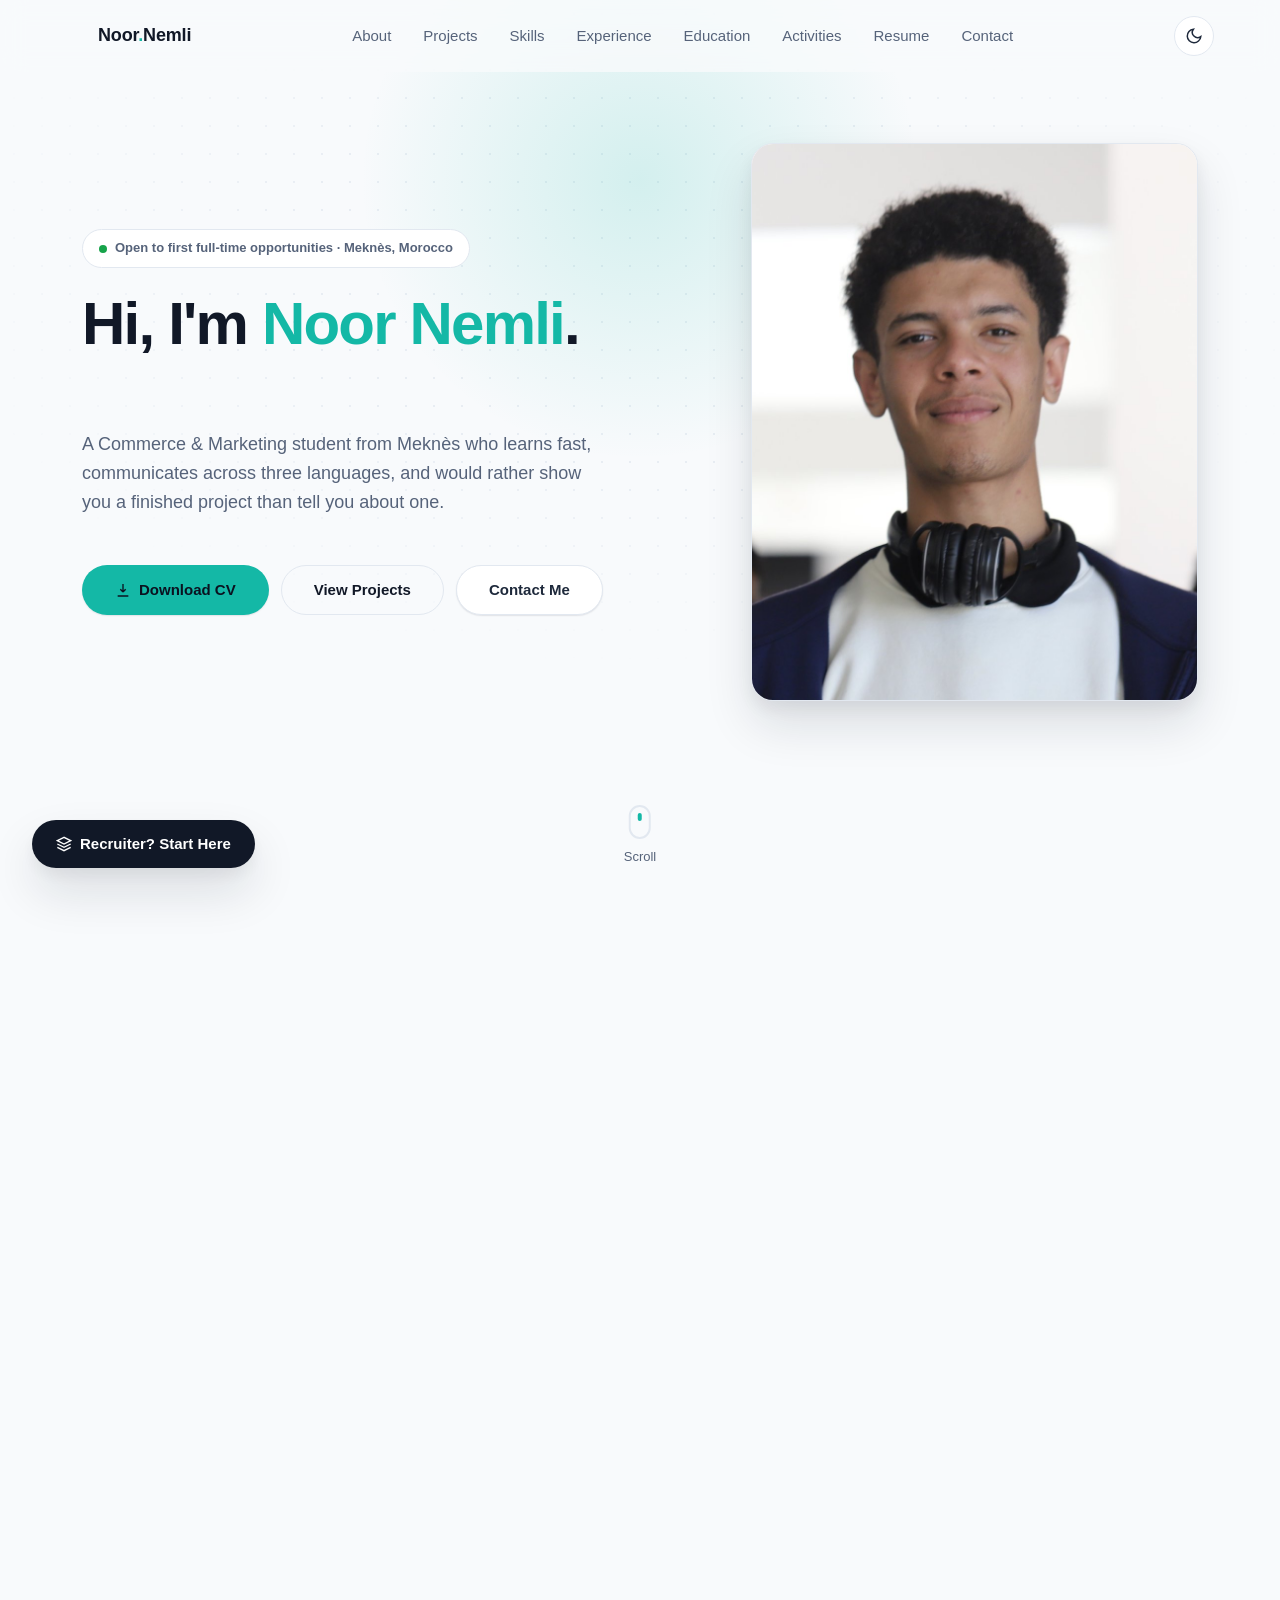
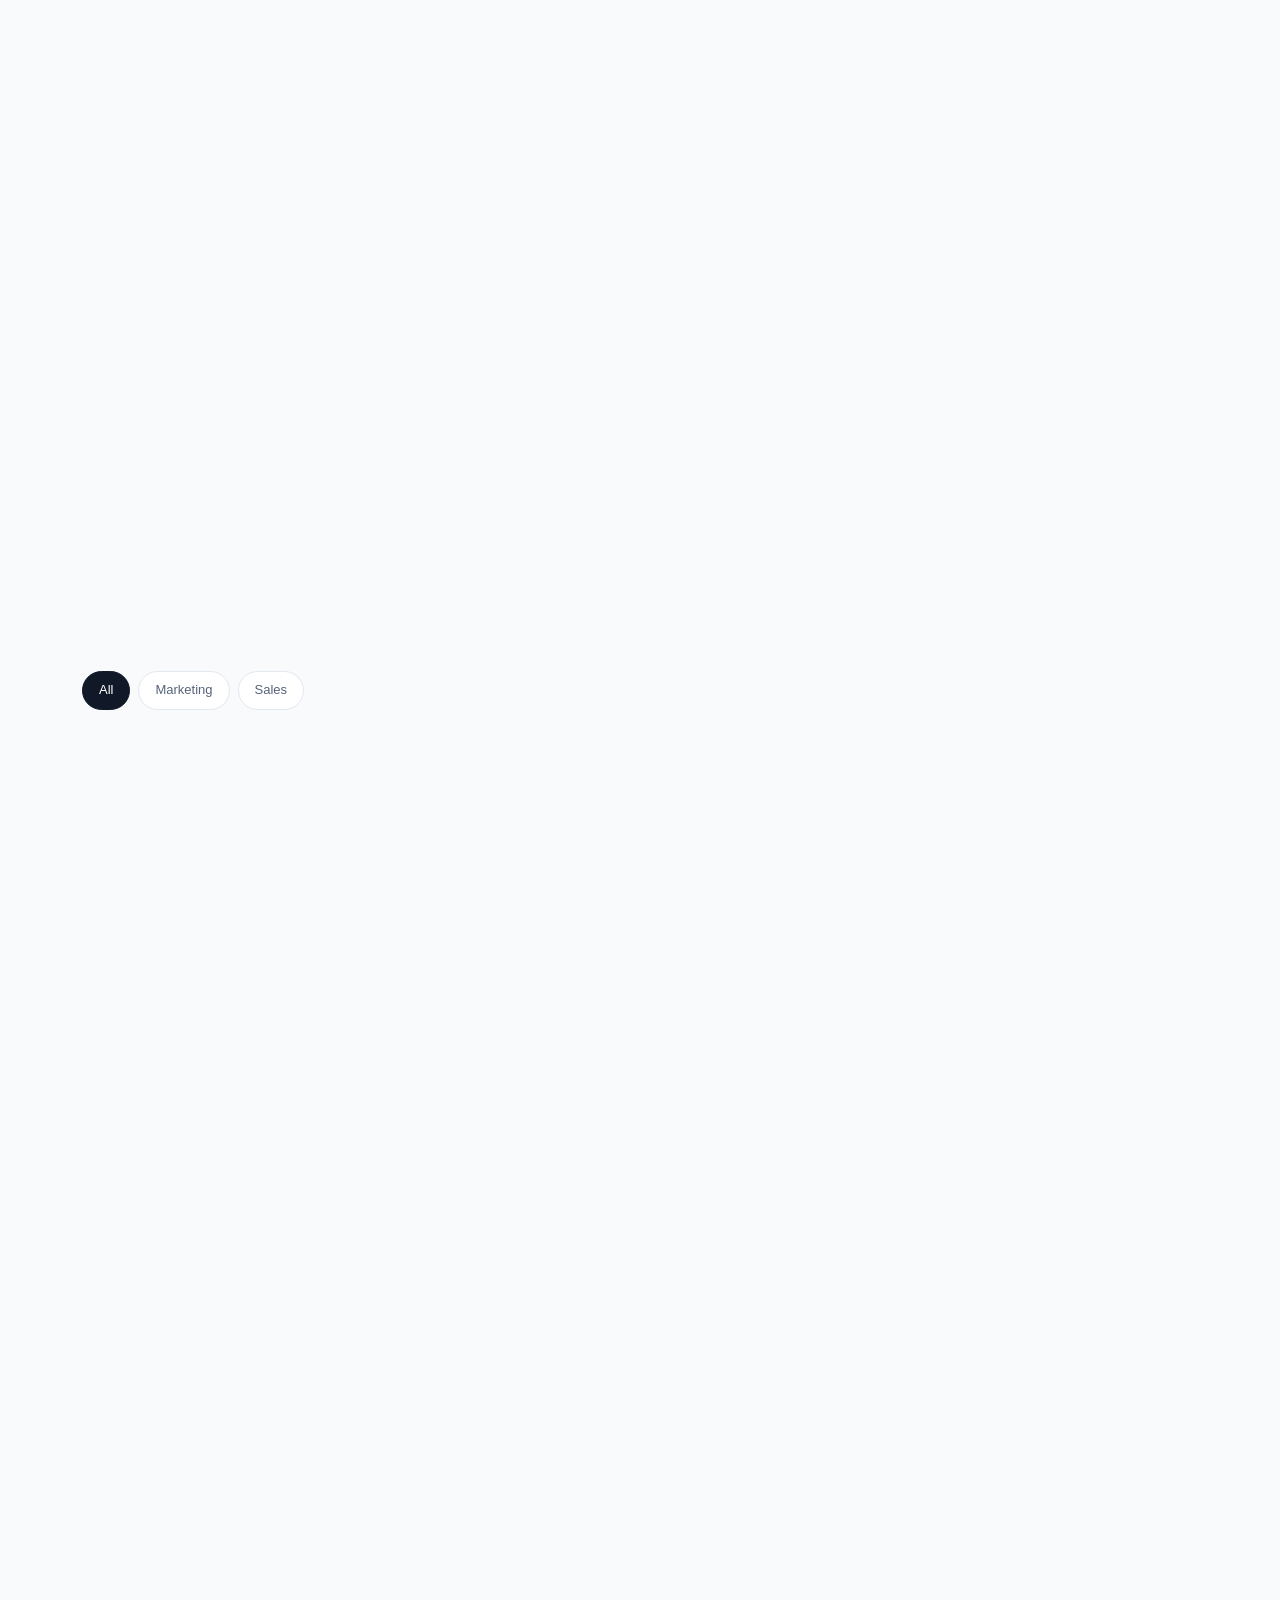
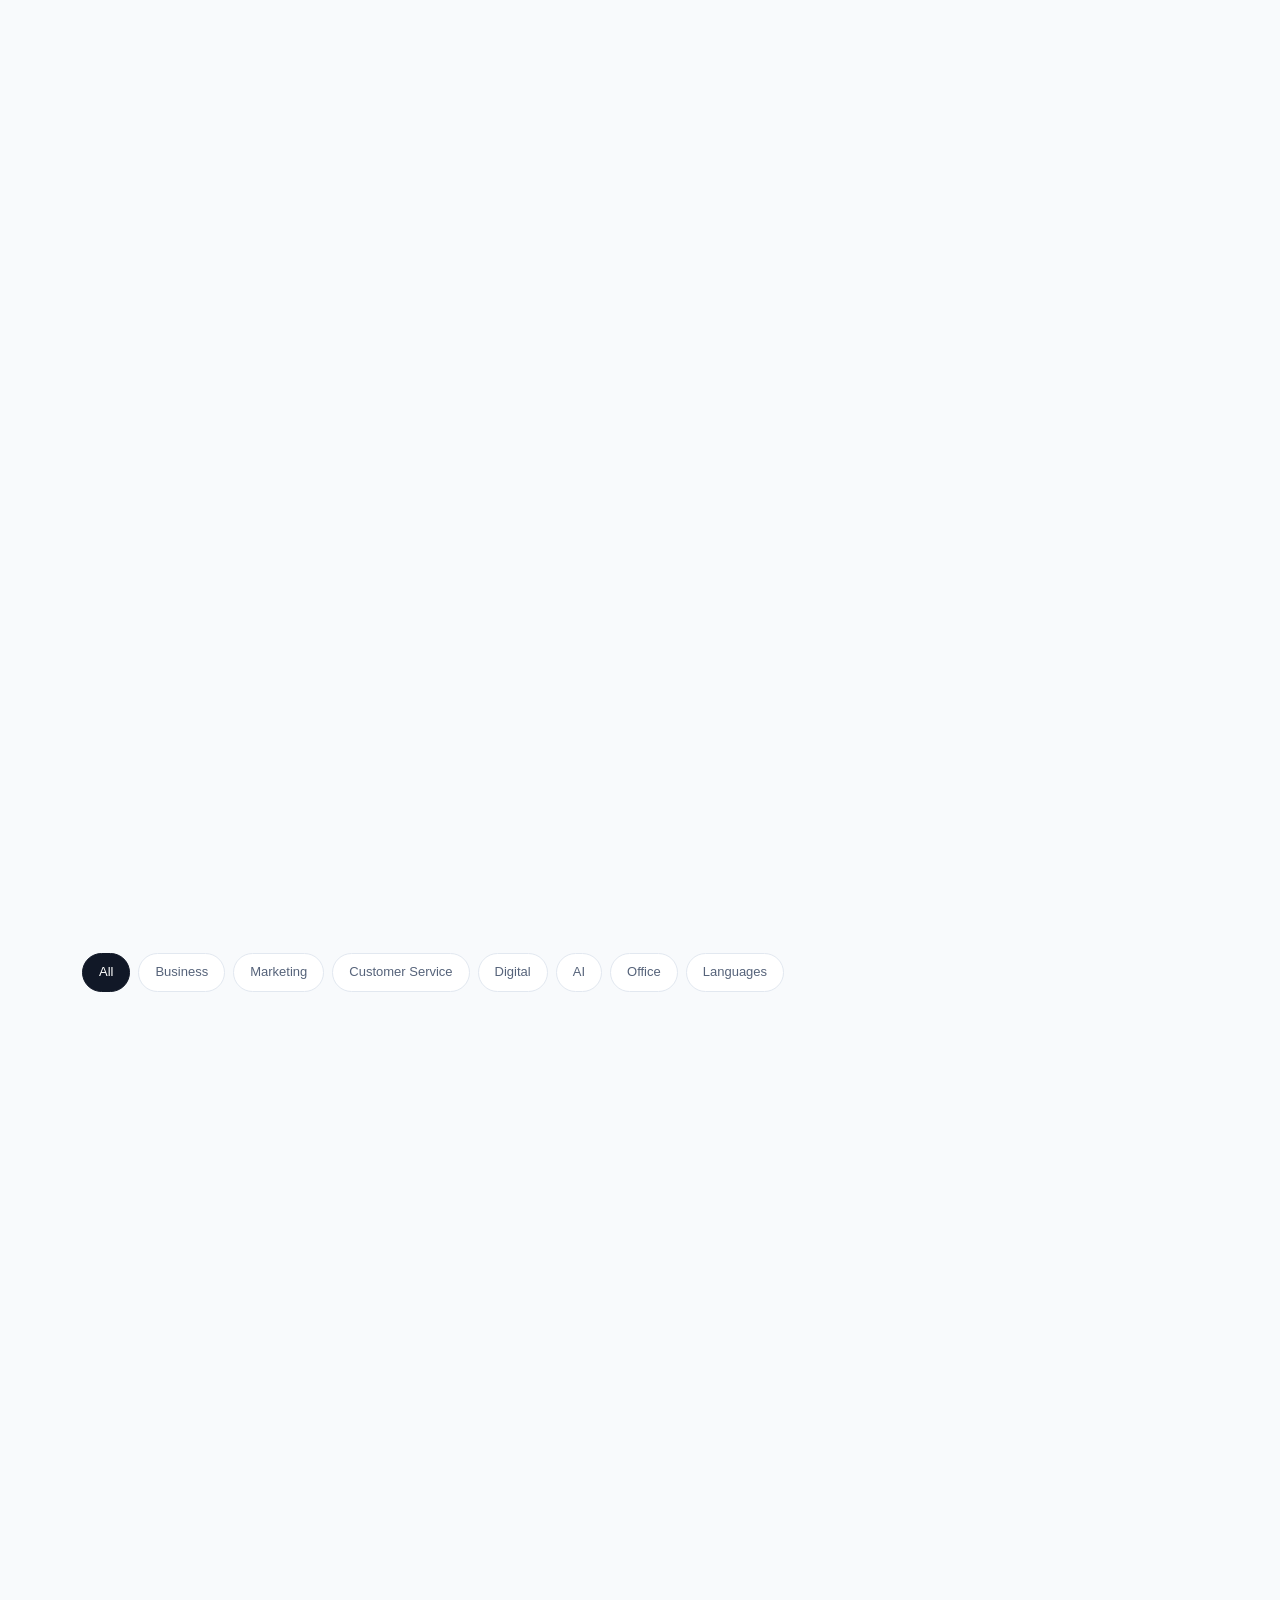
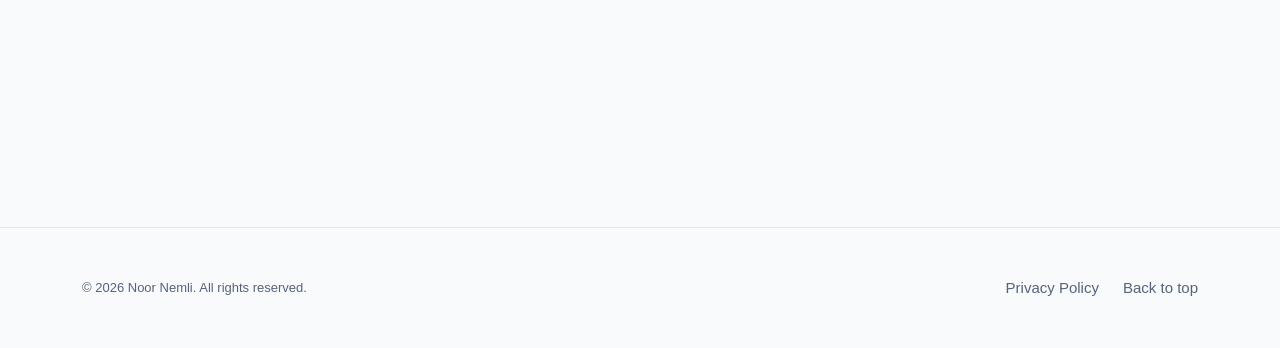
==== commit f70dafc1: "Clean up contact links, visibility and deployment metadata" ====
--- a/index.html
+++ b/index.html
@@ -4,21 +4,19 @@
   <meta charset="UTF-8" />
   <meta name="viewport" content="width=device-width, initial-scale=1.0" />
 
-  <!-- ============================================================
-       SEO — primary metadata
-       Replace the placeholder URL(s) below with your real domain
-       once the site is deployed.
-       ============================================================ -->
+  <!-- Site URL is the GitHub Pages project URL: https://noornemli.github.io/Noor/ .
+       It is set in index.html (canonical, og:url, structured data), robots.txt,
+       sitemap.xml, and privacy.html. Change all of them together if the URL changes. -->
   <title>Noor Nemli — Commerce, Marketing & Customer Experience</title>
   <meta name="description" content="Noor Nemli is a Commerce & Marketing student at Université Moulay Ismaïl (Meknès) seeking a first role in Customer Experience, Marketing, or Business Development. View projects, skills, and CV." />
   <meta name="robots" content="index, follow" />
-  <link rel="canonical" href="https://noornemli.com/" />
+  <link rel="canonical" href="https://noornemli.github.io/Noor/" />
 
   <!-- Open Graph -->
   <meta property="og:type" content="website" />
   <meta property="og:title" content="Noor Nemli — Commerce, Marketing & Customer Experience" />
   <meta property="og:description" content="Commerce & Marketing student seeking a first role in Customer Experience, Marketing, or Business Development. Projects, skills, and CV inside." />
-  <meta property="og:url" content="https://noornemli.com/" />
+  <meta property="og:url" content="https://noornemli.github.io/Noor/" />
   <meta property="og:image" content="assets/images/og-cover.jpg" />
   <meta property="og:image:width" content="1200" />
   <meta property="og:image:height" content="630" />
@@ -32,7 +30,6 @@
 
   <!-- Favicon (replace assets/icons/favicon.svg with your own mark) -->
   <link rel="icon" type="image/svg+xml" href="assets/icons/favicon.svg" />
-  <link rel="apple-touch-icon" href="assets/icons/apple-touch-icon.png" /> <!-- Add a 180x180 PNG here -->
   <link rel="manifest" href="manifest.json" />
   <meta name="theme-color" content="#111827" />
 
@@ -71,7 +68,8 @@
 
   <!-- ============================================================
        SEO — structured data (Schema.org Person)
-       Fill in sameAs with your real LinkedIn/GitHub URLs.
+       LinkedIn URL was verified from the signed-in account menu.
+       The GitHub profile URL was removed because it did not resolve (404).
        ============================================================ -->
   <script type="application/ld+json">
   {
@@ -80,7 +78,7 @@
     "name": "Noor Nemli",
     "jobTitle": "Commerce & Marketing Student",
     "description": "Commerce & Marketing student seeking a first professional role in Customer Experience, Marketing, or Business Development.",
-    "url": "https://noornemli.com/",
+    "url": "https://noornemli.github.io/Noor/",
     "address": {
       "@type": "PostalAddress",
       "addressLocality": "Meknès",
@@ -92,8 +90,7 @@
     },
     "knowsLanguage": ["ar", "en", "fr"],
     "sameAs": [
-      "https://www.linkedin.com/in/nour-nemli",
-      "https://github.com/Polobyhhh"
+      "https://www.linkedin.com/in/noornemli/"
     ]
   }
   </script>
@@ -152,7 +149,7 @@
           </p>
 
           <p class="hero__summary">
-            A Commerce &amp; Marketing student from Meknès who learns fast, communicates clearly in three languages, and would rather show you a finished project than tell you about one.
+            A Commerce &amp; Marketing student from Meknès who learns fast, communicates across three languages, and would rather show you a finished project than tell you about one.
           </p>
 
           <div class="hero__actions">
@@ -197,12 +194,11 @@
             <p>
               I'm looking for a first full-time role — ideally in Customer Experience, Marketing, Business
               Development, or Administration — where I can put structured training to immediate use and build
-              real professional habits from day one. I'm equally comfortable in French (strong written, developing
-              spoken fluency) and English (fluent, spoken and written), and I bring the same discipline from five
-              years on a basketball court to how I approach deadlines and teamwork.
+              real professional habits from day one. I'm fluent in English (spoken and written) and strong in written
+              French, with spoken French actively improving. I bring the same discipline from five years on a
+              basketball court to how I approach deadlines and teamwork.
             </p>
             <p>
-              <!-- Replace/extend this paragraph as your story develops -->
               What I bring without years of experience: curiosity, follow-through, and a genuine comfort with
               digital and AI tools that most first-time candidates haven't yet developed.
             </p>
@@ -218,8 +214,8 @@
               <p>I pick up new tools and processes quickly, and I document what I learn so it compounds.</p>
             </div>
             <div class="value-card">
-              <h3>Bilingual communicator</h3>
-              <p>Fluent in English (oral &amp; written); strong written French with spoken French actively improving.</p>
+              <h3>Multilingual communicator</h3>
+              <p>Native Arabic, fluent English, and strong written French with spoken French actively improving.</p>
             </div>
           </div>
         </div>
@@ -256,14 +252,9 @@
           <button class="chip is-active" data-filter="all" aria-pressed="true">All</button>
           <button class="chip" data-filter="Marketing" aria-pressed="false">Marketing</button>
           <button class="chip" data-filter="Sales" aria-pressed="false">Sales</button>
-          <button class="chip" data-filter="Business" aria-pressed="false">Business</button>
-          <button class="chip" data-filter="Web/Tech" aria-pressed="false">Web / Tech</button>
         </div>
 
         <div class="projects-grid" id="projects-grid">
-
-          <!-- Reserved: the Interactive Consumer Behaviour Study Tool project is being
-               reorganized — add it back here once it's ready. -->
 
           <article class="project-card" data-category="Marketing" data-reveal data-reveal-group="projects">
             <div class="project-card__media gallery count-2">
@@ -363,66 +354,6 @@
             </div>
           </article>
 
-          <article class="project-card" data-category="Business" data-reveal data-reveal-group="projects">
-            <div class="project-card__media">
-              <svg viewBox="0 0 24 24" fill="none" stroke="currentColor" stroke-width="1.5" aria-hidden="true"><path d="M3 3v18h18"/><path d="m19 9-5 5-4-4-3 3"/></svg>
-            </div>
-            <div class="project-card__body">
-              <span class="project-card__tag">Business · Entrepreneurship</span>
-              <h3 class="project-card__title">Business Model Canvas — Artisan Marketplace Concept</h3>
-              <p class="project-card__desc">
-                An entrepreneurship project applying the Business Model Canvas to a concept for a digital platform
-                connecting Moroccan pottery artisans directly with buyers.
-              </p>
-              <ul class="tag-list">
-                <li>Business Model Canvas</li><li>Market research</li><li>Value proposition design</li>
-              </ul>
-              <div class="project-card__links">
-                <a href="#"><svg viewBox="0 0 24 24" fill="none" stroke="currentColor" stroke-width="2"><path d="M12 3v12m0 0 4-4m-4 4-4-4M4 21h16"/></svg> Download (placeholder)</a>
-              </div>
-            </div>
-          </article>
-
-          <article class="project-card" data-category="Marketing" data-reveal data-reveal-group="projects">
-            <div class="project-card__media">
-              <svg viewBox="0 0 24 24" fill="none" stroke="currentColor" stroke-width="1.5" aria-hidden="true"><path d="M3 3v18h18"/><rect x="7" y="12" width="3" height="6"/><rect x="12" y="8" width="3" height="10"/><rect x="17" y="5" width="3" height="13"/></svg>
-            </div>
-            <div class="project-card__body">
-              <span class="project-card__tag">Marketing · Case Analysis</span>
-              <h3 class="project-card__title">Digital Marketing Case Simulations</h3>
-              <p class="project-card__desc">
-                Two exam case simulations for fictional Moroccan brands, practicing CPA, ROI, and budget
-                reallocation decisions anchored in the case data rather than generic theory.
-              </p>
-              <ul class="tag-list">
-                <li>CPA / ROI</li><li>Budget modeling</li><li>Case analysis</li>
-              </ul>
-              <div class="project-card__links">
-                <a href="#"><svg viewBox="0 0 24 24" fill="none" stroke="currentColor" stroke-width="2"><path d="M12 3v12m0 0 4-4m-4 4-4-4M4 21h16"/></svg> Download (placeholder)</a>
-              </div>
-            </div>
-          </article>
-
-          <article class="project-card" data-category="Web/Tech" data-reveal data-reveal-group="projects">
-            <div class="project-card__media">
-              <svg viewBox="0 0 24 24" fill="none" stroke="currentColor" stroke-width="1.5" aria-hidden="true"><path d="m18 16 4-4-4-4M6 8l-4 4 4 4M14.5 4l-5 16"/></svg>
-            </div>
-            <div class="project-card__body">
-              <span class="project-card__tag">Web / Tech · This Site</span>
-              <h3 class="project-card__title">This Portfolio Website</h3>
-              <p class="project-card__desc">
-                A fast, accessible, single site built to represent my profile across Customer Experience,
-                Marketing, Retail, and Administration applications — no page builder, hand-written HTML/CSS/JS.
-              </p>
-              <ul class="tag-list">
-                <li>HTML/CSS/JS</li><li>Accessibility</li><li>SEO fundamentals</li>
-              </ul>
-              <div class="project-card__links">
-                <a href="#"><svg viewBox="0 0 24 24" fill="none" stroke="currentColor" stroke-width="2"><path d="M9 18c-4.51 2-5-2-7-2"/></svg> GitHub (placeholder)</a>
-              </div>
-            </div>
-          </article>
-
         </div>
       </div>
     </section>
@@ -563,12 +494,6 @@
             <div class="timeline-item__org">University workshop</div>
             <p class="timeline-item__desc">Visual composition and attention to detail — useful groundwork for marketing and content-facing work.</p>
           </li>
-          <li class="timeline-item">
-            <div class="timeline-item__period">Next</div>
-            <h3 class="timeline-item__title"><!-- Replace once you land your first role --> Your first professional role</h3>
-            <div class="timeline-item__org">Placeholder — update once confirmed</div>
-            <p class="timeline-item__desc">This is where your first internship or job will appear.</p>
-          </li>
         </ol>
       </div>
     </section>
@@ -595,12 +520,6 @@
               Sales Techniques, Entrepreneurship.
             </p>
           </li>
-          <li class="timeline-item">
-            <div class="timeline-item__period">Placeholder</div>
-            <h3 class="timeline-item__title"><!-- Add real academic achievements here (honors, notable grades, competitions) --> Academic achievements</h3>
-            <div class="timeline-item__org">Add as they're confirmed</div>
-            <p class="timeline-item__desc">Reserved for honors, notable results, or competitions once confirmed.</p>
-          </li>
         </ol>
       </div>
     </section>
@@ -636,14 +555,9 @@
             <h3>Team Coordination</h3>
             <p>On group projects (Marketing de Luxe; Nike Case Study), took the initiative to organize meeting times around everyone's schedules and ran a poll so each teammate presented the section they felt most confident in.</p>
           </div>
-          <div class="activity-card is-placeholder">
-            <div class="icon"><svg viewBox="0 0 24 24" fill="none" stroke="currentColor" stroke-width="2"><path d="M20.84 4.61a5.5 5.5 0 0 0-7.78 0L12 5.67l-1.06-1.06a5.5 5.5 0 0 0-7.78 7.78L12 21.23l8.84-8.84a5.5 5.5 0 0 0 0-7.78Z"/></svg></div>
-            <h3>Volunteer Work</h3>
-            <p>Placeholder — add once a volunteer experience is confirmed.</p>
-          </div>
-        </div>
-
-        <h3 class="section-title" style="font-size: var(--fs-lg); margin-top: var(--space-12); margin-bottom: var(--space-6);" data-reveal>Toolbox</h3>
+        </div>
+
+        <h3 class="section-title subsection-title" data-reveal>Toolbox</h3>
         <div class="toolbox-grid" data-reveal>
           <div class="tool-card"><svg viewBox="0 0 24 24" fill="none" stroke="currentColor" stroke-width="1.8"><rect x="3" y="4" width="18" height="16" rx="2"/><path d="M3 9h18"/></svg><span>MS Office</span></div>
           <div class="tool-card"><svg viewBox="0 0 24 24" fill="none" stroke="currentColor" stroke-width="1.8"><rect x="3" y="3" width="18" height="18" rx="2"/><path d="M8 12h8M8 8h8M8 16h5"/></svg><span>Excel</span></div>
@@ -711,7 +625,7 @@
               <div class="icon"><svg viewBox="0 0 24 24" fill="none" stroke="currentColor" stroke-width="2"><path d="M4 4h16v16H4z"/><path d="m4 6 8 7 8-7"/></svg></div>
               <div>
                 <div class="label">Email</div>
-                <div class="value">nornemli212@gmail.com</div>
+                <div class="value"><a href="mailto:nornemli212@gmail.com">nornemli212@gmail.com</a></div>
               </div>
               <button class="btn btn-sm btn-ghost copy-btn" data-copy-email="nornemli212@gmail.com" aria-label="Copy email address">Copy</button>
             </div>
@@ -719,7 +633,7 @@
               <div class="icon"><svg viewBox="0 0 24 24" fill="none" stroke="currentColor" stroke-width="2"><path d="M22 16.92v3a2 2 0 0 1-2.18 2 19.8 19.8 0 0 1-8.63-3.07 19.5 19.5 0 0 1-6-6 19.8 19.8 0 0 1-3.07-8.67A2 2 0 0 1 4.11 2h3a2 2 0 0 1 2 1.72c.13.96.36 1.9.68 2.81a2 2 0 0 1-.45 2.11L8.09 9.91a16 16 0 0 0 6 6l1.27-1.27a2 2 0 0 1 2.11-.45c.9.32 1.85.55 2.81.68A2 2 0 0 1 22 16.92z"/></svg></div>
               <div>
                 <div class="label">Phone</div>
-                <div class="value">+212 6 44 91 17 45</div>
+                <div class="value"><a href="tel:+212644911745">+212 6 44 91 17 45</a></div>
               </div>
             </div>
             <div class="contact-card">
@@ -731,11 +645,8 @@
             </div>
 
             <div class="social-row">
-              <a href="https://www.linkedin.com/in/nour-nemli" target="_blank" rel="noopener noreferrer" aria-label="LinkedIn profile">
+              <a href="https://www.linkedin.com/in/noornemli/" target="_blank" rel="noopener noreferrer" aria-label="LinkedIn profile">
                 <svg viewBox="0 0 24 24" fill="none" stroke="currentColor" stroke-width="2"><path d="M16 8a6 6 0 0 1 6 6v7h-4v-7a2 2 0 0 0-4 0v7h-4V8h4v1.5A5 5 0 0 1 16 8Z"/><rect x="2" y="9" width="4" height="12"/><circle cx="4" cy="4" r="2"/></svg>
-              </a>
-              <a href="https://github.com/Polobyhhh" target="_blank" rel="noopener noreferrer" aria-label="GitHub profile">
-                <svg viewBox="0 0 24 24" fill="none" stroke="currentColor" stroke-width="2"><path d="M9 19c-4.5 2-5-2-7-2m14 4v-3a3 3 0 0 0-1-2.3c3-.4 6-1.6 6-6.4a4.6 4.6 0 0 0-1.3-3.2 4.3 4.3 0 0 0-.1-3.2s-1-.3-3.3 1.3a11.5 11.5 0 0 0-6 0C8 .1 7 .4 7 .4a4.3 4.3 0 0 0-.1 3.2A4.6 4.6 0 0 0 5.6 6.8c0 4.8 3 6 6 6.4a3 3 0 0 0-1 2.3V19"/></svg>
               </a>
               <a href="mailto:nornemli212@gmail.com" aria-label="Send an email">
                 <svg viewBox="0 0 24 24" fill="none" stroke="currentColor" stroke-width="2"><path d="M4 4h16v16H4z"/><path d="m4 6 8 7 8-7"/></svg>
@@ -797,7 +708,7 @@
     <span>Recruiter? Start Here</span>
   </button>
 
-  <div class="modal-overlay" id="recruiter-modal" role="dialog" aria-modal="true" aria-labelledby="recruiter-modal-title" aria-hidden="true">
+  <div class="modal-overlay" id="recruiter-modal" role="dialog" aria-modal="true" aria-labelledby="recruiter-modal-title" aria-hidden="true" inert>
     <div class="modal-panel">
       <div class="modal-header">
         <h2 id="recruiter-modal-title">60-Second Recruiter Summary</h2>
@@ -815,7 +726,7 @@
         <h3>Key Skills</h3>
         <ul class="modal-skill-tags">
           <li>CRM &amp; Relationship Marketing</li><li>Digital Marketing</li><li>Client Communication</li>
-          <li>Business Modeling</li><li>AI-Assisted Workflows</li><li>Bilingual (EN/FR)</li>
+          <li>Business Modeling</li><li>AI-Assisted Workflows</li><li>Multilingual (AR/EN/FR)</li>
         </ul>
       </div>
 
--- a/css/main.css
+++ b/css/main.css
@@ -95,6 +95,11 @@
   color: var(--color-primary);
 }
 [data-theme='dark'] .section-title { color: var(--color-text); }
+.subsection-title {
+  font-size: var(--fs-lg);
+  margin-top: var(--space-12);
+  margin-bottom: var(--space-6);
+}
 .section-lede {
   max-width: 640px;
   color: var(--color-text-muted);
@@ -729,6 +734,9 @@
 .contact-card .icon svg { width: 18px; height: 18px; }
 .contact-card .label { font-size: var(--fs-xs); color: var(--color-text-muted); }
 .contact-card .value { font-size: var(--fs-sm); font-weight: var(--fw-medium); color: var(--color-text); }
+.contact-card .value a { color: inherit; text-decoration: none; }
+.contact-card .value a:hover,
+.contact-card .value a:focus-visible { text-decoration: underline; text-underline-offset: 3px; }
 .contact-card .copy-btn { margin-left: auto; }
 
 .social-row { display: flex; gap: var(--space-3); margin-top: var(--space-5); }
